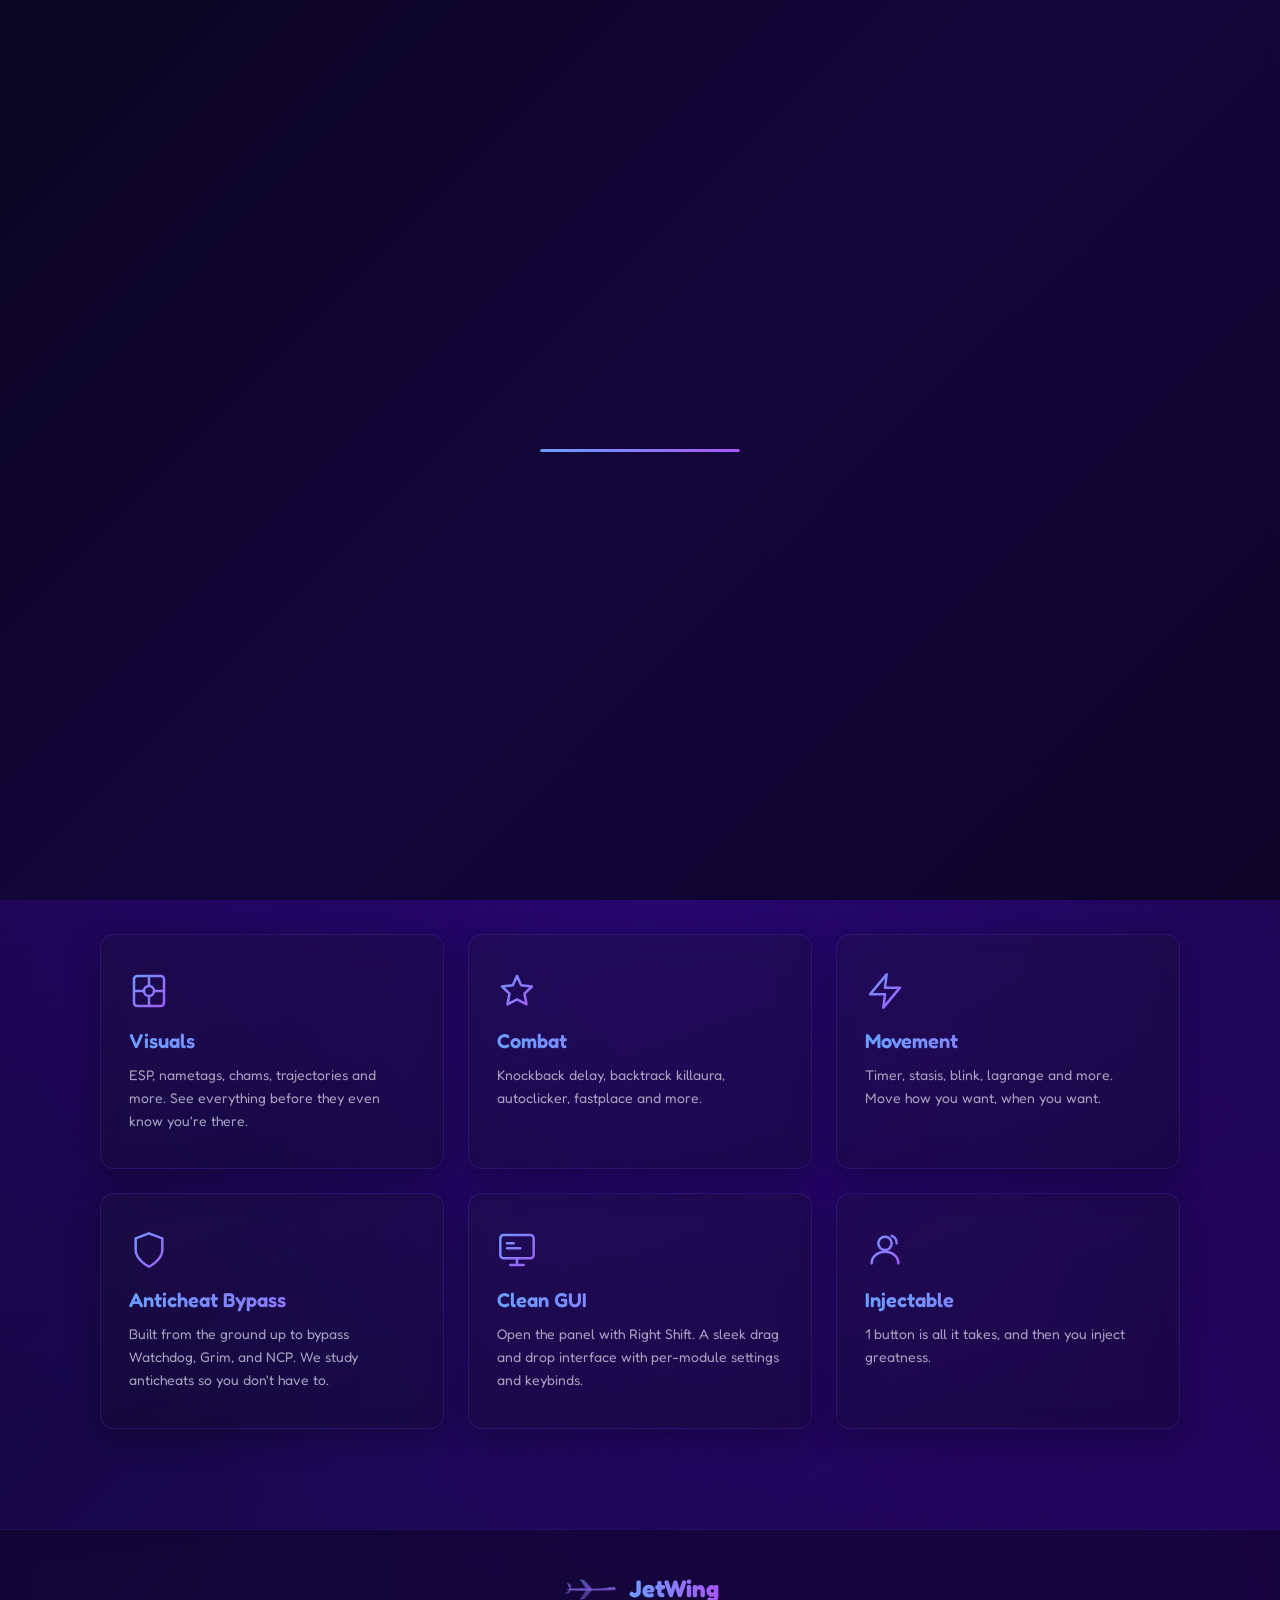
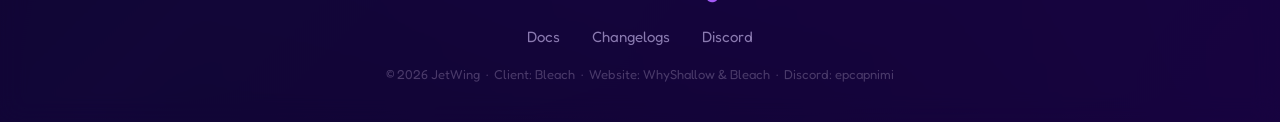
==== index.html @ e5f2283a "fix feature card text and footer year" ====
<!DOCTYPE html>
<html lang="en">
<head>
  <meta charset="UTF-8">
  <meta name="viewport" content="width=device-width, initial-scale=1.0">
  <title>JetWing</title>
  <link rel="stylesheet" href="style.css">
</head>
<body>

<div id="loader">
  <div class="loader-content">
    <div class="loader-bar"><div class="loader-fill"></div></div>
  </div>
</div>

<canvas id="snow"></canvas>
<div id="orb"></div>

<nav>
  <button onclick="window.location.href='docs.html'">Docs</button>
  <button onclick="window.location.href='changelogs.html'">Changelogs</button>
  <button onclick="window.open('https://discord.gg/JbGbVn3HMT', '_blank')">Discord</button>
  <button id="snowToggle" onclick="toggleSnow()">White Snow</button>
</nav>

<!-- HERO -->
<div class="layout">
  <div class="card-wrap">
    <div class="card">
      <div class="logo-wrap">
        <svg class="jet-logo" viewBox="0 0 120 80" xmlns="http://www.w3.org/2000/svg">
          <defs>
            <linearGradient id="jetGrad" x1="0%" y1="0%" x2="100%" y2="100%">
              <stop offset="0%" style="stop-color:#6a9fff"/>
              <stop offset="100%" style="stop-color:#a855f7"/>
            </linearGradient>
            <filter id="glow">
              <feGaussianBlur stdDeviation="2" result="coloredBlur"/>
              <feMerge><feMergeNode in="coloredBlur"/><feMergeNode in="SourceGraphic"/></feMerge>
            </filter>
          </defs>
          <path d="M10 42 Q30 38 70 40 Q90 40 112 36 Q100 42 112 44 Q90 44 70 44 Q30 46 10 42 Z" fill="url(#jetGrad)" filter="url(#glow)"/>
          <path d="M100 40 L115 36 L118 40 L115 44 Z" fill="url(#jetGrad)" filter="url(#glow)"/>
          <path d="M55 42 L40 20 L50 22 L68 42 Z" fill="url(#jetGrad)" opacity="0.9" filter="url(#glow)"/>
          <path d="M55 42 L40 64 L50 62 L68 42 Z" fill="url(#jetGrad)" opacity="0.75" filter="url(#glow)"/>
          <path d="M18 40 L12 26 L22 32 L22 42 Z" fill="url(#jetGrad)" opacity="0.85" filter="url(#glow)"/>
          <path d="M18 42 L8 52 L18 50 L24 42 Z" fill="url(#jetGrad)" opacity="0.7" filter="url(#glow)"/>
          <ellipse cx="14" cy="42" rx="5" ry="3.5" fill="url(#jetGrad)" opacity="0.5"/>
          <ellipse cx="14" cy="42" rx="3" ry="2" fill="#c084fc" opacity="0.8" filter="url(#glow)"/>
          <ellipse cx="88" cy="39" rx="9" ry="4" fill="rgba(100,160,255,0.35)" stroke="url(#jetGrad)" stroke-width="0.8"/>
        </svg>
      </div>
      <h1>JetWing Client</h1>
      <p>
        JetWing is a Minecraft client developed by Bleach and a team of talented developers.
        It features powerful modules like ESP, FastPlace, and advanced anticheat bypass capabilities.
        JetWing is injectable into Lunar Client and vanilla Minecraft, built by passionate teenagers
        who managed to bypass million dollar anticheats. Hypixel's anticheat? Not a problem.
        Join our Discord to purchase, or scroll down below.
      </p>
      <p class="scroll">Scroll down to purchase ↓</p>
    </div>
  </div>

  <div class="terminal-wrap">
    <div class="terminal">
      <div class="dots">
        <span class="dot red"></span>
        <span class="dot yellow"></span>
        <span class="dot green"></span>
      </div>
      <div id="termLines"></div>
    </div>
  </div>
</div>

<!-- FEATURES -->
<section class="features-section">
  <h2 class="features-title">What's Inside</h2>
  <p class="features-sub">129 modules. Every category covered.</p>
  <div class="features-grid">

    <div class="feature-card">
      <div class="feature-icon">
        <svg viewBox="0 0 24 24" fill="none" xmlns="http://www.w3.org/2000/svg">
          <rect x="3" y="3" width="18" height="18" rx="2" stroke="url(#fg1)" stroke-width="1.5"/>
          <circle cx="12" cy="12" r="3" stroke="url(#fg1)" stroke-width="1.5"/>
          <line x1="3" y1="12" x2="9" y2="12" stroke="url(#fg1)" stroke-width="1.5"/>
          <line x1="15" y1="12" x2="21" y2="12" stroke="url(#fg1)" stroke-width="1.5"/>
          <line x1="12" y1="3" x2="12" y2="9" stroke="url(#fg1)" stroke-width="1.5"/>
          <line x1="12" y1="15" x2="12" y2="21" stroke="url(#fg1)" stroke-width="1.5"/>
          <defs>
            <linearGradient id="fg1" x1="0" y1="0" x2="24" y2="24" gradientUnits="userSpaceOnUse">
              <stop stop-color="#6a9fff"/><stop offset="1" stop-color="#a855f7"/>
            </linearGradient>
          </defs>
        </svg>
      </div>
      <h3>Visuals</h3>
      <p>ESP, nametags, chams, trajectories and more. See everything before they even know you're there.</p>
    </div>

    <div class="feature-card">
      <div class="feature-icon">
        <svg viewBox="0 0 24 24" fill="none" xmlns="http://www.w3.org/2000/svg">
          <path d="M12 3L14.5 8.5L21 9.3L16.5 13.6L17.7 20L12 17L6.3 20L7.5 13.6L3 9.3L9.5 8.5L12 3Z" stroke="url(#fg2)" stroke-width="1.5" stroke-linejoin="round"/>
          <defs>
            <linearGradient id="fg2" x1="0" y1="0" x2="24" y2="24" gradientUnits="userSpaceOnUse">
              <stop stop-color="#6a9fff"/><stop offset="1" stop-color="#a855f7"/>
            </linearGradient>
          </defs>
        </svg>
      </div>
      <h3>Combat</h3>
      <p>Knockback delay, backtrack killaura, autoclicker, fastplace and more.</p>
    </div>

    <div class="feature-card">
      <div class="feature-icon">
        <svg viewBox="0 0 24 24" fill="none" xmlns="http://www.w3.org/2000/svg">
          <path d="M13 2L3 14H12L11 22L21 10H12L13 2Z" stroke="url(#fg3)" stroke-width="1.5" stroke-linejoin="round"/>
          <defs>
            <linearGradient id="fg3" x1="0" y1="0" x2="24" y2="24" gradientUnits="userSpaceOnUse">
              <stop stop-color="#6a9fff"/><stop offset="1" stop-color="#a855f7"/>
            </linearGradient>
          </defs>
        </svg>
      </div>
      <h3>Movement</h3>
      <p>Timer, stasis, blink, lagrange and more. Move how you want, when you want.</p>
    </div>

    <div class="feature-card">
      <div class="feature-icon">
        <svg viewBox="0 0 24 24" fill="none" xmlns="http://www.w3.org/2000/svg">
          <path d="M12 22s8-4 8-10V5l-8-3-8 3v7c0 6 8 10 8 10z" stroke="url(#fg4)" stroke-width="1.5" stroke-linejoin="round"/>
          <defs>
            <linearGradient id="fg4" x1="0" y1="0" x2="24" y2="24" gradientUnits="userSpaceOnUse">
              <stop stop-color="#6a9fff"/><stop offset="1" stop-color="#a855f7"/>
            </linearGradient>
          </defs>
        </svg>
      </div>
      <h3>Anticheat Bypass</h3>
      <p>Built from the ground up to bypass Watchdog, Grim, and NCP. We study anticheats so you don't have to.</p>
    </div>

    <div class="feature-card">
      <div class="feature-icon">
        <svg viewBox="0 0 24 24" fill="none" xmlns="http://www.w3.org/2000/svg">
          <rect x="2" y="3" width="20" height="14" rx="2" stroke="url(#fg5)" stroke-width="1.5"/>
          <path d="M8 21H16M12 17V21" stroke="url(#fg5)" stroke-width="1.5" stroke-linecap="round"/>
          <path d="M6 8h4M6 11h8" stroke="url(#fg5)" stroke-width="1.5" stroke-linecap="round"/>
          <defs>
            <linearGradient id="fg5" x1="0" y1="0" x2="24" y2="24" gradientUnits="userSpaceOnUse">
              <stop stop-color="#6a9fff"/><stop offset="1" stop-color="#a855f7"/>
            </linearGradient>
          </defs>
        </svg>
      </div>
      <h3>Clean GUI</h3>
      <p>Open the panel with Right Shift. A sleek drag and drop interface with per-module settings and keybinds.</p>
    </div>

    <div class="feature-card">
      <div class="feature-icon">
        <svg viewBox="0 0 24 24" fill="none" xmlns="http://www.w3.org/2000/svg">
          <circle cx="12" cy="8" r="4" stroke="url(#fg6)" stroke-width="1.5"/>
          <path d="M4 20c0-4 3.6-7 8-7s8 3 8 7" stroke="url(#fg6)" stroke-width="1.5" stroke-linecap="round"/>
          <path d="M16 3.5c1.5.5 3 2 3 4.5" stroke="url(#fg6)" stroke-width="1.5" stroke-linecap="round"/>
          <defs>
            <linearGradient id="fg6" x1="0" y1="0" x2="24" y2="24" gradientUnits="userSpaceOnUse">
              <stop stop-color="#6a9fff"/><stop offset="1" stop-color="#a855f7"/>
            </linearGradient>
          </defs>
        </svg>
      </div>
      <h3>Injectable</h3>
      <p>1 button is all it takes, and then you inject greatness.</p>
    </div>

  </div>
</section>

<!-- FOOTER -->
<footer class="site-footer">
  <div class="footer-inner">
    <div class="footer-logo">
      <svg class="footer-jet" viewBox="0 0 120 80" xmlns="http://www.w3.org/2000/svg">
        <defs>
          <linearGradient id="footerGrad" x1="0%" y1="0%" x2="100%" y2="100%">
            <stop offset="0%" style="stop-color:#6a9fff"/>
            <stop offset="100%" style="stop-color:#a855f7"/>
          </linearGradient>
        </defs>
        <path d="M10 42 Q30 38 70 40 Q90 40 112 36 Q100 42 112 44 Q90 44 70 44 Q30 46 10 42 Z" fill="url(#footerGrad)" opacity="0.8"/>
        <path d="M100 40 L115 36 L118 40 L115 44 Z" fill="url(#footerGrad)" opacity="0.8"/>
        <path d="M55 42 L40 20 L50 22 L68 42 Z" fill="url(#footerGrad)" opacity="0.7"/>
        <path d="M55 42 L40 64 L50 62 L68 42 Z" fill="url(#footerGrad)" opacity="0.55"/>
        <path d="M18 40 L12 26 L22 32 L22 42 Z" fill="url(#footerGrad)" opacity="0.65"/>
        <path d="M18 42 L8 52 L18 50 L24 42 Z" fill="url(#footerGrad)" opacity="0.5"/>
      </svg>
      <span class="footer-brand">JetWing</span>
    </div>
    <div class="footer-links">
      <a href="docs.html">Docs</a>
      <a href="changelogs.html">Changelogs</a>
      <a href="https://discord.gg/JbGbVn3HMT" target="_blank">Discord</a>
    </div>
    <p class="footer-copy">© 2026 JetWing &nbsp;·&nbsp; Client: Bleach &nbsp;·&nbsp; Website: WhyShallow &amp; Bleach &nbsp;·&nbsp; Discord: epcapnimi</p>
  </div>
</footer>

<div class="credits">
  <span class="credit-bleach">Bleach</span>,
  <span class="credit-epc">epcapnimi</span>
  &amp; <span class="credit-why">WhyShallow</span>
</div>

<script src="snow.js"></script>
<script src="terminal.js"></script>
</body>
</html>
---- style.css ----
@import url('https://fonts.googleapis.com/css2?family=Fredoka:wght@300;400;500;600;700&display=swap');

* { margin: 0; padding: 0; box-sizing: border-box; }

body {
  min-height: 100vh;
  background: 
    radial-gradient(ellipse at top left, rgba(100, 0, 255, 0.4) 0%, transparent 60%),
    radial-gradient(ellipse at bottom right, rgba(80, 0, 200, 0.35) 0%, transparent 60%),
    radial-gradient(ellipse at center, rgba(60, 0, 180, 0.2) 0%, transparent 70%),
    linear-gradient(135deg, #0a0520 0%, #12063a 30%, #1a0850 60%, #0d0428 100%);
  display: flex;
  flex-direction: column;
  align-items: center;
  font-family: 'Fredoka', sans-serif;
  overflow-x: hidden;
}

/* LOADER */
#loader {
  position: fixed;
  top: 0; left: 0;
  width: 100%; height: 100%;
  background: linear-gradient(135deg, #0a0520, #12063a, #0d0428);
  display: flex;
  align-items: center;
  justify-content: center;
  z-index: 9999;
  transition: opacity 0.8s ease, visibility 0.8s ease;
}

#loader.hidden {
  opacity: 0;
  visibility: hidden;
}

.loader-content { text-align: center; }

.loader-title {
  font-family: 'Fredoka', sans-serif;
  font-size: 52px;
  font-weight: 700;
  background: linear-gradient(90deg, #6a9fff, #a855f7);
  -webkit-background-clip: text;
  -webkit-text-fill-color: transparent;
  background-clip: text;
  margin-bottom: 24px;
  animation: pulse 1.5s ease-in-out infinite;
}

.loader-bar {
  width: 200px;
  height: 3px;
  background: rgba(120, 80, 255, 0.2);
  border-radius: 3px;
  margin: 0 auto;
  overflow: hidden;
}

.loader-fill {
  height: 100%;
  width: 0%;
  background: linear-gradient(90deg, #6a9fff, #a855f7);
  border-radius: 3px;
  animation: fill 1.8s ease forwards;
}

@keyframes fill {
  0%   { width: 0%; }
  100% { width: 100%; }
}

@keyframes pulse {
  0%, 100% { opacity: 1; }
  50%       { opacity: 0.6; }
}

/* CANVAS / ORB */
#snow {
  position: fixed;
  top: 0; left: 0;
  width: 100%; height: 100%;
  pointer-events: none;
  z-index: 0;
}

#orb {
  position: fixed;
  width: 300px;
  height: 300px;
  border-radius: 50%;
  background: radial-gradient(circle, rgba(120, 0, 255, 0.15) 0%, transparent 70%);
  pointer-events: none;
  z-index: 1;
  transform: translate(-50%, -50%);
  filter: blur(20px);
}

/* NAV */
nav {
  position: fixed;
  top: 20px; right: 20px;
  display: flex;
  gap: 10px;
  z-index: 10;
}

nav button {
  background: linear-gradient(135deg, #4a00e0, #8e2de2);
  color: white;
  border: none;
  padding: 8px 18px;
  border-radius: 6px;
  cursor: pointer;
  font-size: 14px;
  font-family: 'Fredoka', sans-serif;
  transition: opacity 0.2s, transform 0.2s, box-shadow 0.2s;
}

nav button:hover {
  opacity: 0.9;
  transform: translateY(-2px);
  box-shadow: 0 4px 20px rgba(138, 43, 226, 0.5);
}

/* HERO */
.layout {
  position: relative;
  z-index: 5;
  display: flex;
  gap: 40px;
  align-items: center;
  justify-content: center;
  padding: 120px 20px 80px;
  width: 100%;
}

/* LOGO */
.logo-wrap {
  display: flex;
  justify-content: center;
  margin-bottom: 16px;
}

.jet-logo {
  width: 110px;
  height: auto;
  filter: drop-shadow(0 0 10px rgba(106, 159, 255, 0.6)) drop-shadow(0 0 24px rgba(168, 85, 247, 0.4));
  animation: jetFloat 4s ease-in-out infinite;
}

@keyframes jetFloat {
  0%, 100% { transform: translateY(0px) rotate(-2deg); }
  50%       { transform: translateY(-6px) rotate(2deg); }
}

/* CARD */
.card-wrap { perspective: 900px; }

.card {
  background: linear-gradient(160deg, rgba(25, 22, 45, 0.25), rgba(12, 10, 28, 0.30));
  border: 1px solid rgba(120, 80, 255, 0.25);
  border-radius: 14px;
  padding: 48px 52px;
  max-width: 520px;
  text-align: center;
  backdrop-filter: blur(16px);
  -webkit-backdrop-filter: blur(16px);
  transform: rotateY(15deg) rotateX(4deg) rotate(1deg);
  box-shadow:
    0 0 40px rgba(138, 43, 226, 0.3),
    0 0 80px rgba(100, 0, 200, 0.15),
    0 30px 80px rgba(0, 0, 0, 0.7);
  transition: box-shadow 0.3s, border-color 0.3s;
}

.card:hover {
  box-shadow:
    0 0 60px rgba(138, 43, 226, 0.5),
    0 0 100px rgba(100, 0, 200, 0.25),
    0 30px 80px rgba(0, 0, 0, 0.7);
  border-color: rgba(150, 100, 255, 0.5);
}

.card h1 {
  font-size: 34px;
  font-weight: 600;
  font-family: 'Fredoka', sans-serif;
  background: linear-gradient(90deg, #6a9fff, #a855f7);
  -webkit-background-clip: text;
  -webkit-text-fill-color: transparent;
  background-clip: text;
  margin-bottom: 20px;
}

.card p {
  color: #c4b8e0;
  font-size: 16px;
  line-height: 1.7;
  font-family: 'Fredoka', sans-serif;
}

.scroll {
  margin-top: 24px;
  font-size: 14px;
  color: #7a6a9a;
  font-family: 'Fredoka', sans-serif;
}

/* TERMINAL */
.terminal-wrap { perspective: 900px; }

.terminal {
  background: linear-gradient(160deg, rgba(25, 22, 45, 0.25), rgba(12, 10, 28, 0.30));
  border-radius: 12px;
  padding: 48px 52px;
  min-width: 520px;
  max-width: 520px;
  font-family: 'Courier New', monospace;
  font-size: 15px;
  position: relative;
  transform: rotateY(-15deg) rotateX(4deg) rotate(-1deg);
  box-shadow:
    0 0 40px rgba(100, 0, 255, 0.35),
    0 0 80px rgba(80, 0, 200, 0.2),
    0 30px 80px rgba(0, 0, 0, 0.7);
  backdrop-filter: blur(16px);
  -webkit-backdrop-filter: blur(16px);
  transition: box-shadow 0.3s;
}

.terminal:hover {
  box-shadow:
    0 0 60px rgba(100, 0, 255, 0.55),
    0 0 100px rgba(80, 0, 200, 0.3),
    0 30px 80px rgba(0, 0, 0, 0.7);
}

.terminal::before {
  content: '';
  position: absolute;
  inset: -1px;
  border-radius: 14px;
  background: linear-gradient(135deg, rgba(30, 58, 255, 0.4), rgba(106, 0, 255, 0.4), rgba(155, 48, 255, 0.4));
  z-index: -1;
}

.dots { display: flex; gap: 7px; margin-bottom: 18px; }
.dot { width: 13px; height: 13px; border-radius: 50%; }
.dot.red    { background: #ff5f57; }
.dot.yellow { background: #febc2e; }
.dot.green  { background: #28c840; }

.term-line {
  color: #e8e8ff;
  margin-bottom: 6px;
  white-space: pre;
  font-size: 15px;
  letter-spacing: 0.3px;
}

.term-line .success { color: #60a5fa; font-weight: bold; }
.term-line .warn    { color: #facc15; font-weight: bold; }
.term-line .error   { color: #f87171; font-weight: bold; }

.cursor {
  display: inline-block;
  width: 9px; height: 15px;
  background: #e8e8ff;
  vertical-align: middle;
  animation: blink 1s step-end infinite;
  margin-left: 2px;
}

@keyframes blink { 50% { opacity: 0; } }

/* FEATURES SECTION */
.features-section {
  position: relative;
  z-index: 5;
  width: 100%;
  max-width: 1160px;
  padding: 80px 40px 100px;
  text-align: center;
}

.features-title {
  font-size: 42px;
  font-weight: 700;
  font-family: 'Fredoka', sans-serif;
  background: linear-gradient(90deg, #6a9fff, #a855f7);
  -webkit-background-clip: text;
  -webkit-text-fill-color: transparent;
  background-clip: text;
  margin-bottom: 10px;
}

.features-sub {
  font-size: 16px;
  color: #7a6a9a;
  font-family: 'Fredoka', sans-serif;
  margin-bottom: 56px;
}

.features-grid {
  display: grid;
  grid-template-columns: repeat(3, 1fr);
  gap: 24px;
}

.feature-card {
  background: linear-gradient(160deg, rgba(25, 22, 45, 0.28), rgba(12, 10, 28, 0.32));
  border: 1px solid rgba(120, 80, 255, 0.18);
  border-radius: 14px;
  padding: 36px 28px;
  text-align: left;
  backdrop-filter: blur(14px);
  -webkit-backdrop-filter: blur(14px);
  transition: border-color 0.3s, box-shadow 0.3s, transform 0.3s;
  box-shadow: 0 8px 32px rgba(0, 0, 0, 0.3);
}

.feature-card:hover {
  border-color: rgba(150, 100, 255, 0.45);
  box-shadow:
    0 0 30px rgba(138, 43, 226, 0.25),
    0 12px 40px rgba(0, 0, 0, 0.4);
  transform: translateY(-4px);
}

.feature-icon {
  width: 40px;
  height: 40px;
  margin-bottom: 18px;
}

.feature-icon svg {
  width: 100%;
  height: 100%;
}

.feature-card h3 {
  font-size: 20px;
  font-weight: 600;
  font-family: 'Fredoka', sans-serif;
  background: linear-gradient(90deg, #6a9fff, #a855f7);
  -webkit-background-clip: text;
  -webkit-text-fill-color: transparent;
  background-clip: text;
  margin-bottom: 10px;
}

.feature-card p {
  font-size: 14px;
  color: #a89ec0;
  line-height: 1.65;
  font-family: 'Fredoka', sans-serif;
}

/* FOOTER */
.site-footer {
  position: relative;
  z-index: 5;
  width: 100%;
  border-top: 1px solid rgba(120, 80, 255, 0.15);
  background: rgba(10, 5, 32, 0.5);
  backdrop-filter: blur(12px);
  -webkit-backdrop-filter: blur(12px);
  padding: 40px 60px;
}

.footer-inner {
  max-width: 1160px;
  margin: 0 auto;
  display: flex;
  flex-direction: column;
  align-items: center;
  gap: 20px;
}

.footer-logo {
  display: flex;
  align-items: center;
  gap: 12px;
}

.footer-jet {
  width: 56px;
  height: auto;
  opacity: 0.85;
}

.footer-brand {
  font-size: 24px;
  font-weight: 700;
  font-family: 'Fredoka', sans-serif;
  background: linear-gradient(90deg, #6a9fff, #a855f7);
  -webkit-background-clip: text;
  -webkit-text-fill-color: transparent;
  background-clip: text;
}

.footer-links {
  display: flex;
  gap: 32px;
}

.footer-links a {
  color: #8a7ab0;
  text-decoration: none;
  font-family: 'Fredoka', sans-serif;
  font-size: 15px;
  transition: color 0.2s;
}

.footer-links a:hover {
  color: #a855f7;
}

.footer-copy {
  font-size: 13px;
  color: #4a3a6a;
  font-family: 'Fredoka', sans-serif;
}

/* CREDITS */
.credits {
  position: fixed;
  bottom: 20px;
  left: 20px;
  z-index: 10;
  background: rgba(12, 10, 28, 0.75);
  border: 1px solid rgba(120, 80, 255, 0.2);
  border-radius: 8px;
  padding: 8px 20px;
  font-family: 'Fredoka', sans-serif;
  font-size: 15px;
  color: #9b87c8;
  backdrop-filter: blur(10px);
}

.credit-bleach {
  background: linear-gradient(90deg, #6a9fff, #38bdf8);
  -webkit-background-clip: text;
  -webkit-text-fill-color: transparent;
  background-clip: text;
  font-weight: 600;
}

.credit-epc {
  background: linear-gradient(90deg, #a855f7, #7c3aed);
  -webkit-background-clip: text;
  -webkit-text-fill-color: transparent;
  background-clip: text;
  font-weight: 600;
}

.credit-why {
  background: linear-gradient(90deg, #4ade80, #22c55e);
  -webkit-background-clip: text;
  -webkit-text-fill-color: transparent;
  background-clip: text;
  font-weight: 600;
}

/* RESPONSIVE */
@media (max-width: 1000px) {
  .features-grid { grid-template-columns: repeat(2, 1fr); }
}

@media (max-width: 900px) {
  .layout { flex-direction: column; padding-top: 100px; }
  .card { transform: rotateY(8deg) rotateX(4deg) rotate(1deg); }
  .terminal { transform: rotateY(-8deg) rotateX(4deg) rotate(-1deg); min-width: unset; }
}

@media (max-width: 600px) {
  .features-grid { grid-template-columns: 1fr; }
  .features-section { padding: 60px 20px 80px; }
  .site-footer { padding: 32px 20px; }
}
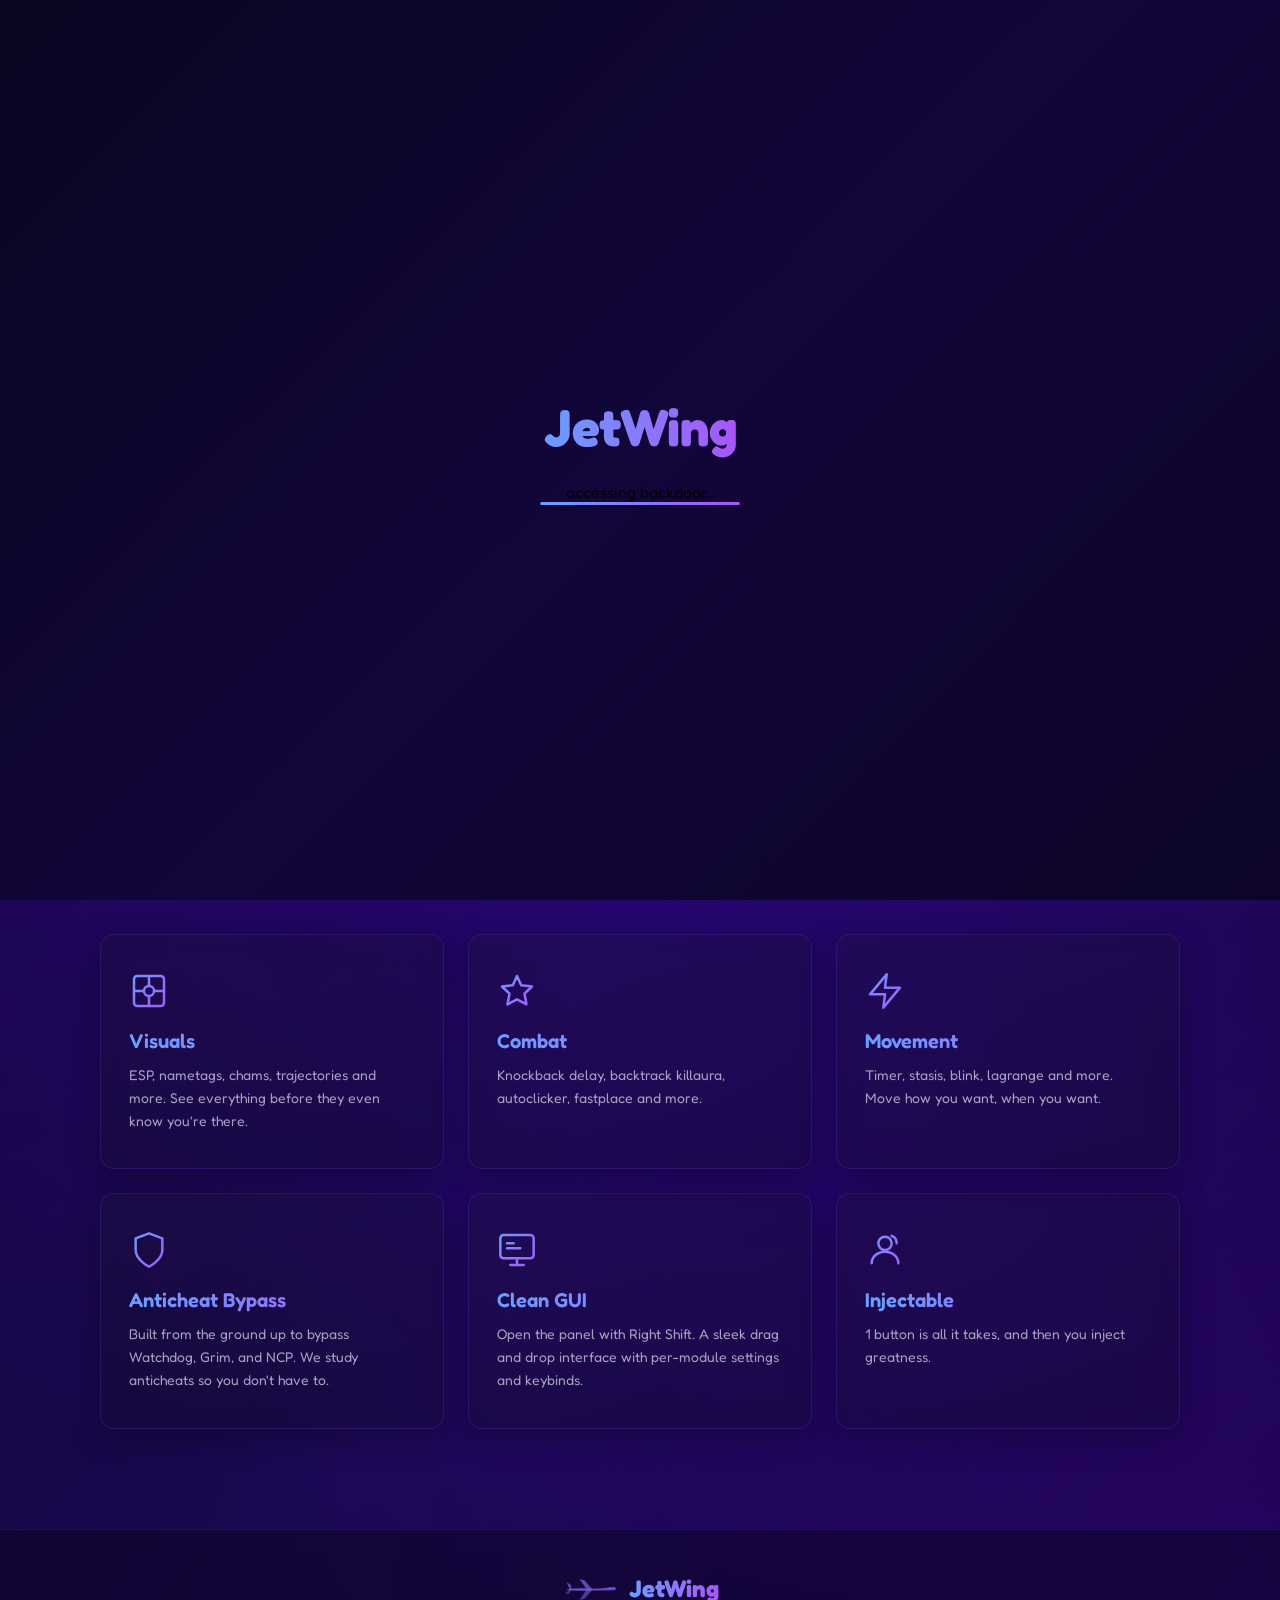
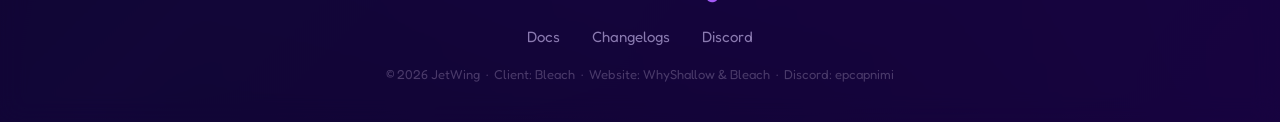
==== commit b5f1e275: "Update index.html" ====
--- a/index.html
+++ b/index.html
@@ -10,6 +10,8 @@
 
 <div id="loader">
   <div class="loader-content">
+    <div class="loader-title">JetWing</div>
+    <div class="loader-sub">accessing backdoor...</div>
     <div class="loader-bar"><div class="loader-fill"></div></div>
   </div>
 </div>
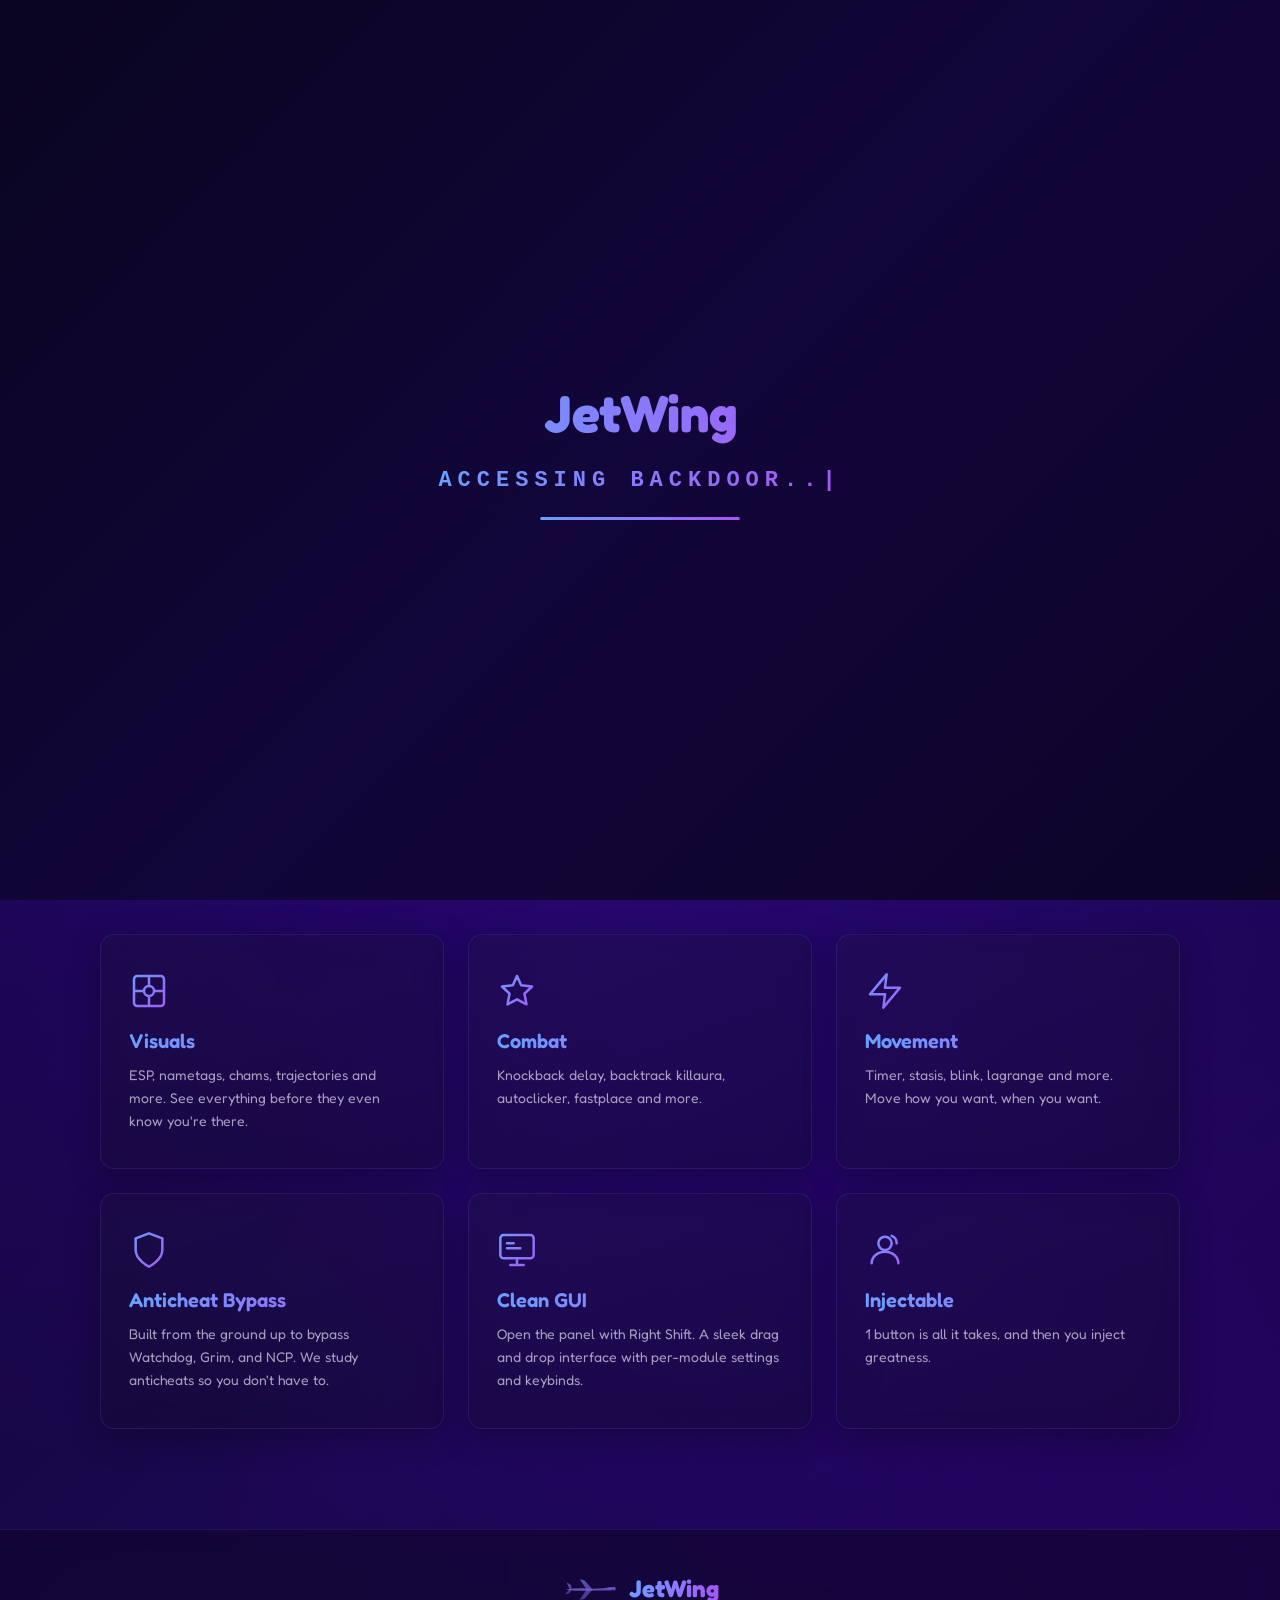
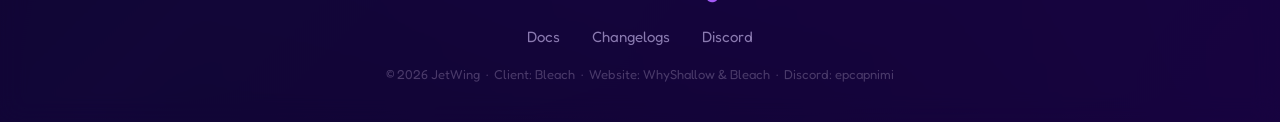
==== commit b0613d7e: "flying jet click animation + sounds" ====
--- a/index.html
+++ b/index.html
@@ -11,13 +11,38 @@
 <div id="loader">
   <div class="loader-content">
     <div class="loader-title">JetWing</div>
-    <div class="loader-sub">accessing backdoor...</div>
+    <div class="loader-sub"><span id="backdoorText"></span><span class="loader-cursor">|</span></div>
     <div class="loader-bar"><div class="loader-fill"></div></div>
   </div>
 </div>
 
 <canvas id="snow"></canvas>
 <div id="orb"></div>
+
+<!-- FLYING JET OVERLAY -->
+<svg id="flyingJet" viewBox="0 0 120 80" xmlns="http://www.w3.org/2000/svg"
+  style="position:fixed;width:110px;height:auto;pointer-events:none;z-index:9998;display:none;
+         filter:drop-shadow(0 0 10px rgba(106,159,255,0.8)) drop-shadow(0 0 24px rgba(168,85,247,0.6));">
+  <defs>
+    <linearGradient id="flyGrad" x1="0%" y1="0%" x2="100%" y2="100%">
+      <stop offset="0%" style="stop-color:#6a9fff"/>
+      <stop offset="100%" style="stop-color:#a855f7"/>
+    </linearGradient>
+    <filter id="flyGlow">
+      <feGaussianBlur stdDeviation="2" result="coloredBlur"/>
+      <feMerge><feMergeNode in="coloredBlur"/><feMergeNode in="SourceGraphic"/></feMerge>
+    </filter>
+  </defs>
+  <path d="M10 42 Q30 38 70 40 Q90 40 112 36 Q100 42 112 44 Q90 44 70 44 Q30 46 10 42 Z" fill="url(#flyGrad)" filter="url(#flyGlow)"/>
+  <path d="M100 40 L115 36 L118 40 L115 44 Z" fill="url(#flyGrad)" filter="url(#flyGlow)"/>
+  <path d="M55 42 L40 20 L50 22 L68 42 Z" fill="url(#flyGrad)" opacity="0.9" filter="url(#flyGlow)"/>
+  <path d="M55 42 L40 64 L50 62 L68 42 Z" fill="url(#flyGrad)" opacity="0.75" filter="url(#flyGlow)"/>
+  <path d="M18 40 L12 26 L22 32 L22 42 Z" fill="url(#flyGrad)" opacity="0.85" filter="url(#flyGlow)"/>
+  <path d="M18 42 L8 52 L18 50 L24 42 Z" fill="url(#flyGrad)" opacity="0.7" filter="url(#flyGlow)"/>
+  <ellipse cx="14" cy="42" rx="5" ry="3.5" fill="url(#flyGrad)" opacity="0.5"/>
+  <ellipse cx="14" cy="42" rx="3" ry="2" fill="#c084fc" opacity="0.8" filter="url(#flyGlow)"/>
+  <ellipse cx="88" cy="39" rx="9" ry="4" fill="rgba(100,160,255,0.35)" stroke="url(#flyGrad)" stroke-width="0.8"/>
+</svg>
 
 <nav>
   <button onclick="window.location.href='docs.html'">Docs</button>
@@ -31,7 +56,8 @@
   <div class="card-wrap">
     <div class="card">
       <div class="logo-wrap">
-        <svg class="jet-logo" viewBox="0 0 120 80" xmlns="http://www.w3.org/2000/svg">
+        <svg id="cardJet" class="jet-logo" viewBox="0 0 120 80" xmlns="http://www.w3.org/2000/svg"
+             style="cursor:pointer;" title="Click me!">
           <defs>
             <linearGradient id="jetGrad" x1="0%" y1="0%" x2="100%" y2="100%">
               <stop offset="0%" style="stop-color:#6a9fff"/>
@@ -220,7 +246,103 @@
   &amp; <span class="credit-why">WhyShallow</span>
 </div>
 
+<script src="sounds.js"></script>
 <script src="snow.js"></script>
 <script src="terminal.js"></script>
+<script>
+  // ── Typewriter loader ──
+  const bdText = "accessing backdoor...";
+  const bdEl = document.getElementById("backdoorText");
+  let bdI = 0;
+  function typeBackdoor() {
+    if (bdI < bdText.length) {
+      bdEl.textContent += bdText[bdI];
+      bdI++;
+      if (typeof playKey === "function") playKey();
+      setTimeout(typeBackdoor, 80);
+    }
+  }
+  typeBackdoor();
+
+  // ── Flying jet ──
+  const cardJet   = document.getElementById('cardJet');
+  const flyingJet = document.getElementById('flyingJet');
+  let flying = false;
+
+  cardJet.addEventListener('click', function () {
+    if (flying) return;
+    flying = true;
+
+    // Hide card jet, show overlay jet
+    cardJet.style.opacity = '0';
+    flyingJet.style.display = 'block';
+
+    // Start position: where the card jet is
+    const rect = cardJet.getBoundingClientRect();
+    let x = rect.left + rect.width / 2 - 55;
+    let y = rect.top + rect.height / 2 - 40;
+
+    flyingJet.style.left = x + 'px';
+    flyingJet.style.top  = y + 'px';
+
+    if (typeof playWhoosh === 'function') playWhoosh();
+
+    // Lap: fly right across screen, arc down and back, return
+    const W = window.innerWidth;
+    const H = window.innerHeight;
+    const startX = x;
+    const startY = y;
+
+    // Waypoints for the lap
+    const waypoints = [
+      { x: W + 60,        y: startY - 80,      duration: 900  },  // off right side going up
+      { x: W + 60,        y: H * 0.7,           duration: 500  },  // drop down off screen
+      { x: W * 0.5,       y: H * 0.85,          duration: 700  },  // swoop bottom center
+      { x: -120,          y: H * 0.6,           duration: 800  },  // off left side
+      { x: startX,        y: startY,            duration: 700  },  // return home
+    ];
+
+    let step = 0;
+
+    function flyTo(wp, cb) {
+      const startX2 = parseFloat(flyingJet.style.left);
+      const startY2 = parseFloat(flyingJet.style.top);
+      const dx = wp.x - startX2;
+      const dy = wp.y - startY2;
+
+      // Rotate jet to face direction of travel
+      const angle = Math.atan2(dy, dx) * (180 / Math.PI);
+      flyingJet.style.transform = `rotate(${angle}deg)`;
+
+      const start = performance.now();
+      function tick(now) {
+        const t = Math.min((now - start) / wp.duration, 1);
+        const ease = t < 0.5 ? 2 * t * t : -1 + (4 - 2 * t) * t;
+        flyingJet.style.left = (startX2 + dx * ease) + 'px';
+        flyingJet.style.top  = (startY2 + dy * ease) + 'px';
+        if (t < 1) requestAnimationFrame(tick);
+        else cb();
+      }
+      requestAnimationFrame(tick);
+    }
+
+    function nextStep() {
+      if (step >= waypoints.length) {
+        // Done — restore
+        flyingJet.style.display = 'none';
+        flyingJet.style.transform = '';
+        cardJet.style.opacity = '1';
+        flying = false;
+        return;
+      }
+      flyTo(waypoints[step], function () {
+        step++;
+        nextStep();
+      });
+    }
+
+    nextStep();
+  });
+</script>
 </body>
 </html>
--- a/style.css
+++ b/style.css
@@ -46,6 +46,26 @@
   background-clip: text;
   margin-bottom: 24px;
   animation: pulse 1.5s ease-in-out infinite;
+}
+
+.loader-sub {
+  font-family: 'Courier New', monospace;
+  font-size: 22px;
+  font-weight: 600;
+  letter-spacing: 6px;
+  text-transform: uppercase;
+  background: linear-gradient(90deg, #6a9fff, #a855f7, #6a9fff);
+  background-size: 200% auto;
+  -webkit-background-clip: text;
+  -webkit-text-fill-color: transparent;
+  background-clip: text;
+  margin-bottom: 24px;
+  animation: shimmer 2s linear infinite;
+}
+
+@keyframes shimmer {
+  0%   { background-position: 0% center; }
+  100% { background-position: 200% center; }
 }
 
 .loader-bar {
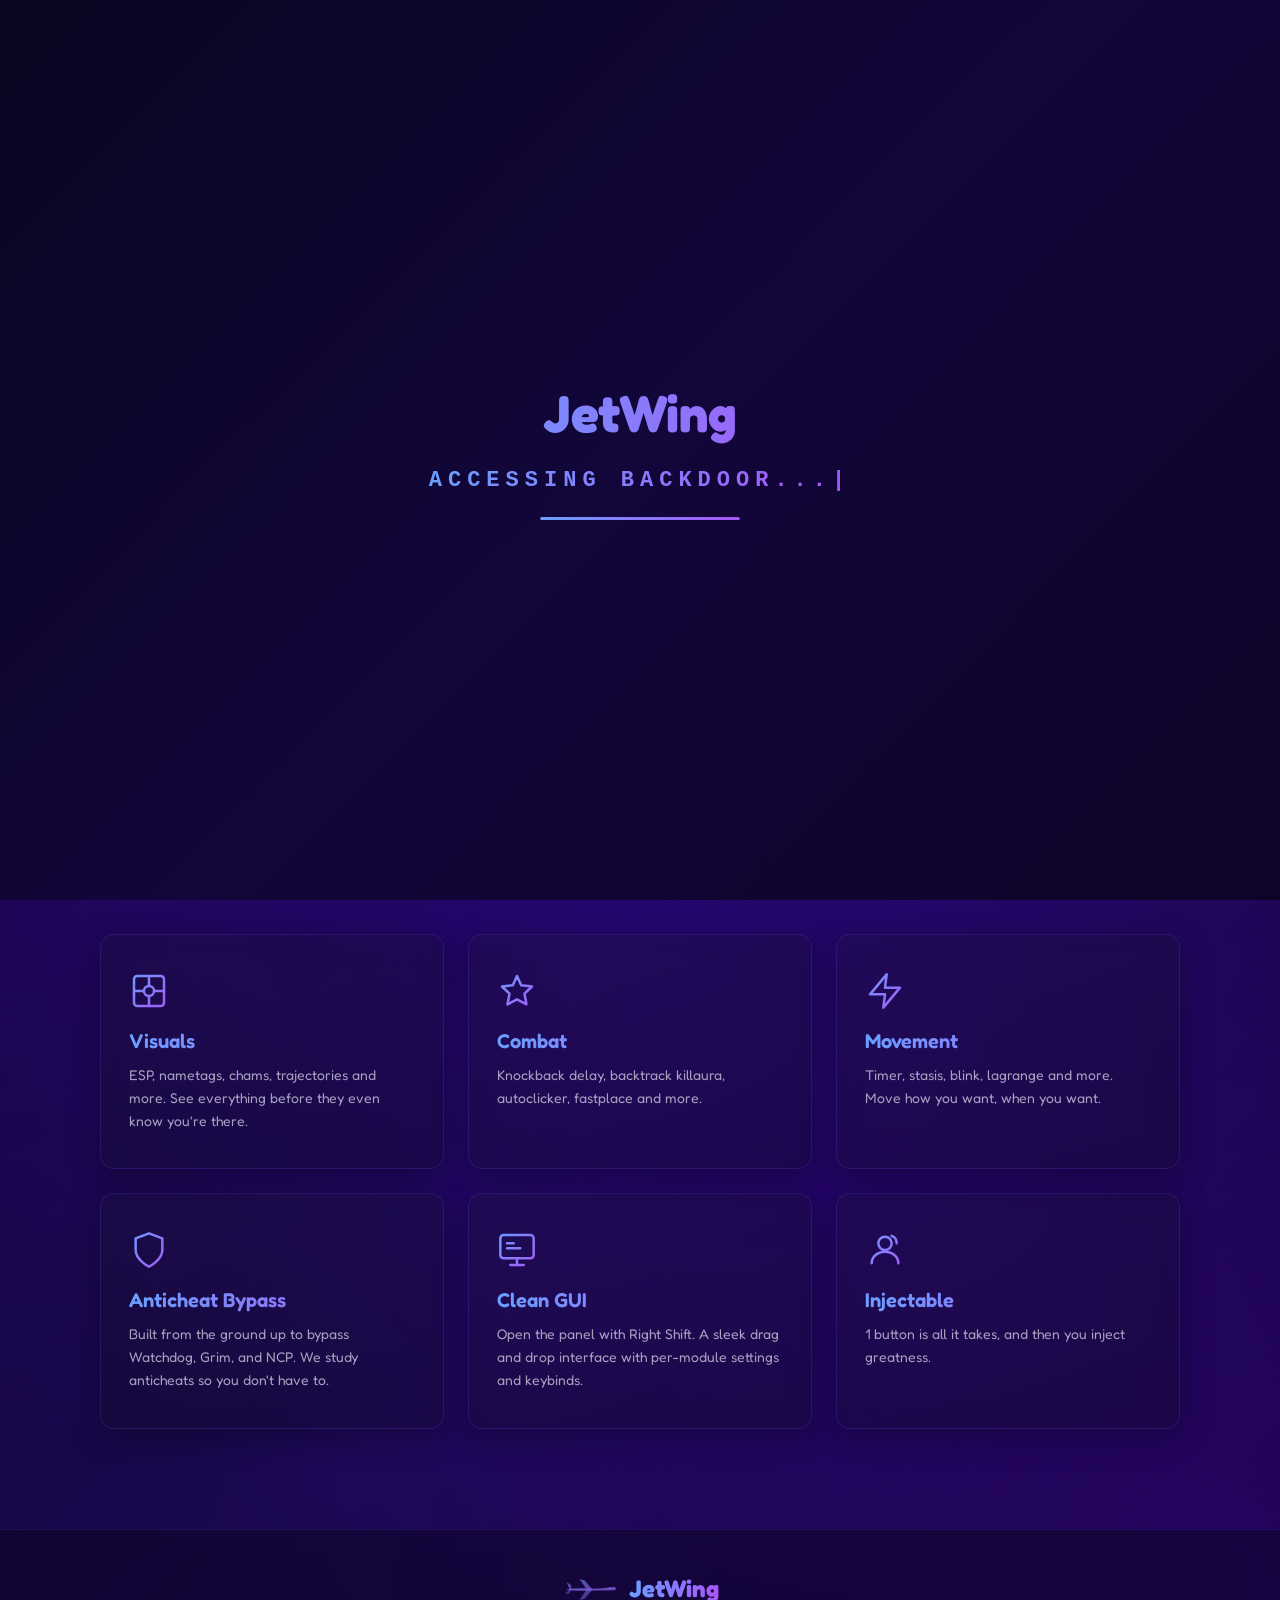
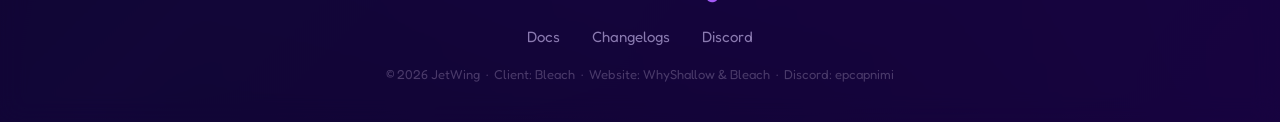
==== commit 524e8f95: "fix loader stuck + fix sounds not playing" ====
--- a/index.html
+++ b/index.html
@@ -250,6 +250,11 @@
 <script src="snow.js"></script>
 <script src="terminal.js"></script>
 <script>
+  // ── Hide loader after 2.5s regardless ──
+  setTimeout(function() {
+    document.getElementById('loader').classList.add('hidden');
+  }, 2500);
+
   // ── Typewriter loader ──
   const bdText = "accessing backdoor...";
   const bdEl = document.getElementById("backdoorText");
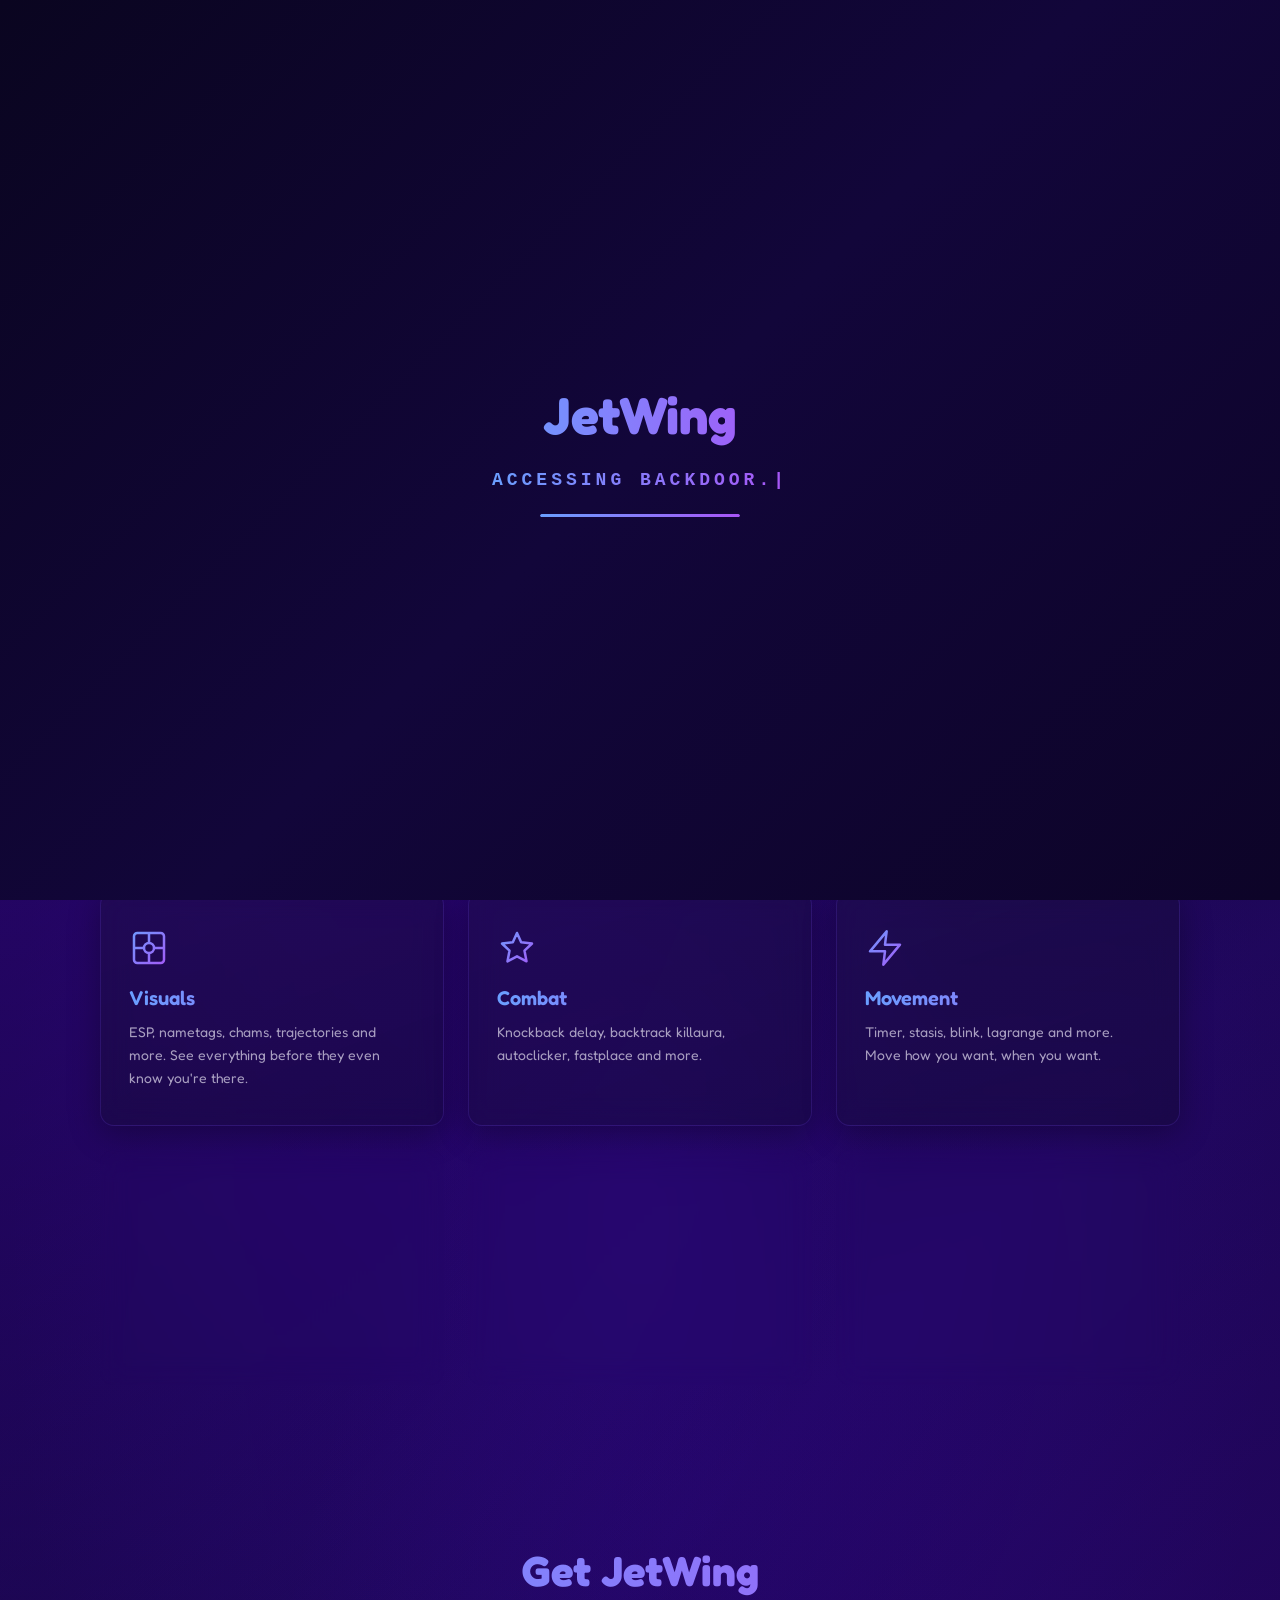
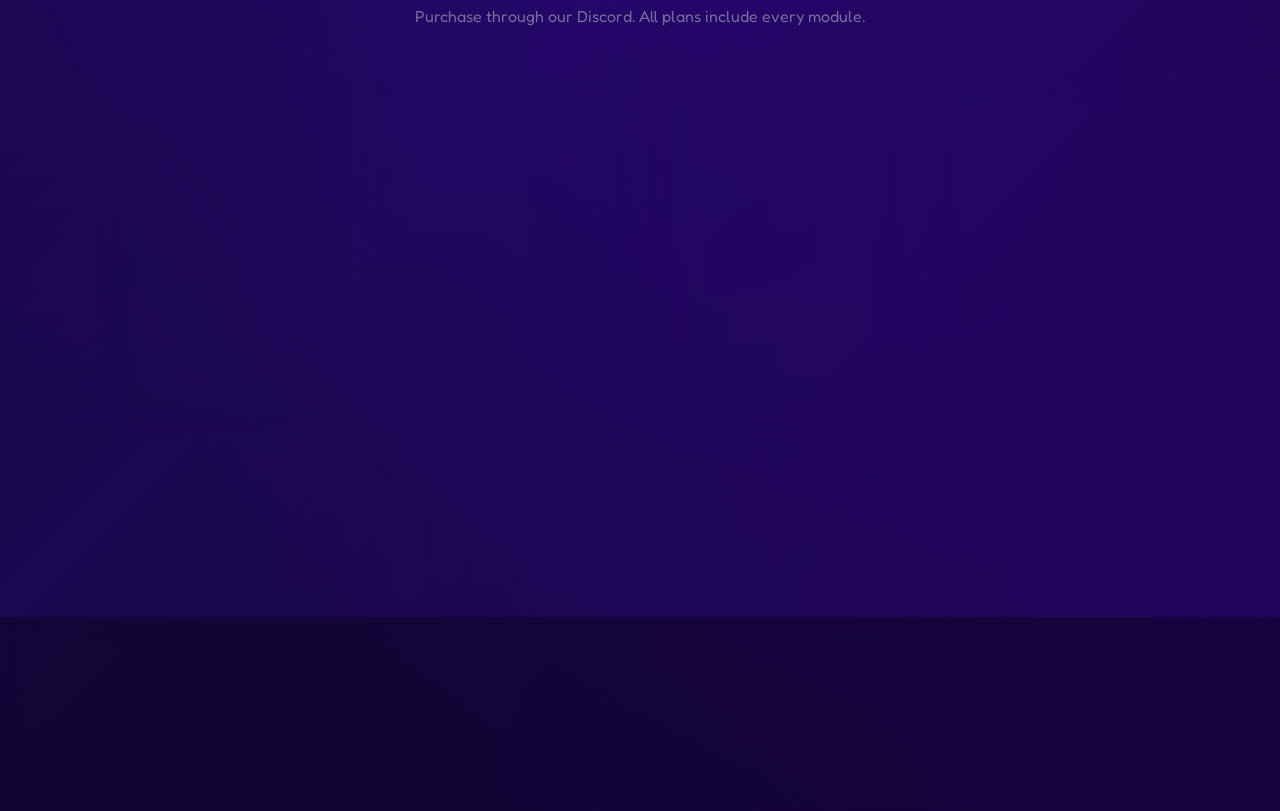
==== commit 028c5ac4: "pricing section, hamburger menu, scroll reveal animations" ====
--- a/index.html
+++ b/index.html
@@ -44,17 +44,23 @@
   <ellipse cx="88" cy="39" rx="9" ry="4" fill="rgba(100,160,255,0.35)" stroke="url(#flyGrad)" stroke-width="0.8"/>
 </svg>
 
+<!-- NAV -->
 <nav>
-  <button onclick="window.location.href='docs.html'">Docs</button>
-  <button onclick="window.location.href='changelogs.html'">Changelogs</button>
-  <button onclick="window.open('https://discord.gg/JbGbVn3HMT', '_blank')">Discord</button>
-  <button id="snowToggle" onclick="toggleSnow()">White Snow</button>
+  <div class="nav-links" id="navLinks">
+    <button onclick="window.location.href='docs.html'">Docs</button>
+    <button onclick="window.location.href='changelogs.html'">Changelogs</button>
+    <button onclick="window.open('https://discord.gg/JbGbVn3HMT', '_blank')">Discord</button>
+    <button id="snowToggle" onclick="toggleSnow()">White Snow</button>
+  </div>
+  <button class="hamburger" id="hamburger" onclick="toggleNav()" aria-label="Menu">
+    <span></span><span></span><span></span>
+  </button>
 </nav>
 
 <!-- HERO -->
 <div class="layout">
   <div class="card-wrap">
-    <div class="card">
+    <div class="card reveal">
       <div class="logo-wrap">
         <svg id="cardJet" class="jet-logo" viewBox="0 0 120 80" xmlns="http://www.w3.org/2000/svg"
              style="cursor:pointer;" title="Click me!">
@@ -91,7 +97,7 @@
     </div>
   </div>
 
-  <div class="terminal-wrap">
+  <div class="terminal-wrap reveal">
     <div class="terminal">
       <div class="dots">
         <span class="dot red"></span>
@@ -105,11 +111,10 @@
 
 <!-- FEATURES -->
 <section class="features-section">
-  <h2 class="features-title">What's Inside</h2>
-  <p class="features-sub">129 modules. Every category covered.</p>
+  <h2 class="features-title reveal">What's Inside</h2>
+  <p class="features-sub reveal">129 modules. Every category covered.</p>
   <div class="features-grid">
-
-    <div class="feature-card">
+    <div class="feature-card reveal">
       <div class="feature-icon">
         <svg viewBox="0 0 24 24" fill="none" xmlns="http://www.w3.org/2000/svg">
           <rect x="3" y="3" width="18" height="18" rx="2" stroke="url(#fg1)" stroke-width="1.5"/>
@@ -118,94 +123,128 @@
           <line x1="15" y1="12" x2="21" y2="12" stroke="url(#fg1)" stroke-width="1.5"/>
           <line x1="12" y1="3" x2="12" y2="9" stroke="url(#fg1)" stroke-width="1.5"/>
           <line x1="12" y1="15" x2="12" y2="21" stroke="url(#fg1)" stroke-width="1.5"/>
-          <defs>
-            <linearGradient id="fg1" x1="0" y1="0" x2="24" y2="24" gradientUnits="userSpaceOnUse">
-              <stop stop-color="#6a9fff"/><stop offset="1" stop-color="#a855f7"/>
-            </linearGradient>
-          </defs>
+          <defs><linearGradient id="fg1" x1="0" y1="0" x2="24" y2="24" gradientUnits="userSpaceOnUse"><stop stop-color="#6a9fff"/><stop offset="1" stop-color="#a855f7"/></linearGradient></defs>
         </svg>
       </div>
       <h3>Visuals</h3>
       <p>ESP, nametags, chams, trajectories and more. See everything before they even know you're there.</p>
     </div>
-
-    <div class="feature-card">
+    <div class="feature-card reveal">
       <div class="feature-icon">
         <svg viewBox="0 0 24 24" fill="none" xmlns="http://www.w3.org/2000/svg">
           <path d="M12 3L14.5 8.5L21 9.3L16.5 13.6L17.7 20L12 17L6.3 20L7.5 13.6L3 9.3L9.5 8.5L12 3Z" stroke="url(#fg2)" stroke-width="1.5" stroke-linejoin="round"/>
-          <defs>
-            <linearGradient id="fg2" x1="0" y1="0" x2="24" y2="24" gradientUnits="userSpaceOnUse">
-              <stop stop-color="#6a9fff"/><stop offset="1" stop-color="#a855f7"/>
-            </linearGradient>
-          </defs>
+          <defs><linearGradient id="fg2" x1="0" y1="0" x2="24" y2="24" gradientUnits="userSpaceOnUse"><stop stop-color="#6a9fff"/><stop offset="1" stop-color="#a855f7"/></linearGradient></defs>
         </svg>
       </div>
       <h3>Combat</h3>
       <p>Knockback delay, backtrack killaura, autoclicker, fastplace and more.</p>
     </div>
-
-    <div class="feature-card">
+    <div class="feature-card reveal">
       <div class="feature-icon">
         <svg viewBox="0 0 24 24" fill="none" xmlns="http://www.w3.org/2000/svg">
           <path d="M13 2L3 14H12L11 22L21 10H12L13 2Z" stroke="url(#fg3)" stroke-width="1.5" stroke-linejoin="round"/>
-          <defs>
-            <linearGradient id="fg3" x1="0" y1="0" x2="24" y2="24" gradientUnits="userSpaceOnUse">
-              <stop stop-color="#6a9fff"/><stop offset="1" stop-color="#a855f7"/>
-            </linearGradient>
-          </defs>
+          <defs><linearGradient id="fg3" x1="0" y1="0" x2="24" y2="24" gradientUnits="userSpaceOnUse"><stop stop-color="#6a9fff"/><stop offset="1" stop-color="#a855f7"/></linearGradient></defs>
         </svg>
       </div>
       <h3>Movement</h3>
       <p>Timer, stasis, blink, lagrange and more. Move how you want, when you want.</p>
     </div>
-
-    <div class="feature-card">
+    <div class="feature-card reveal">
       <div class="feature-icon">
         <svg viewBox="0 0 24 24" fill="none" xmlns="http://www.w3.org/2000/svg">
           <path d="M12 22s8-4 8-10V5l-8-3-8 3v7c0 6 8 10 8 10z" stroke="url(#fg4)" stroke-width="1.5" stroke-linejoin="round"/>
-          <defs>
-            <linearGradient id="fg4" x1="0" y1="0" x2="24" y2="24" gradientUnits="userSpaceOnUse">
-              <stop stop-color="#6a9fff"/><stop offset="1" stop-color="#a855f7"/>
-            </linearGradient>
-          </defs>
+          <defs><linearGradient id="fg4" x1="0" y1="0" x2="24" y2="24" gradientUnits="userSpaceOnUse"><stop stop-color="#6a9fff"/><stop offset="1" stop-color="#a855f7"/></linearGradient></defs>
         </svg>
       </div>
       <h3>Anticheat Bypass</h3>
       <p>Built from the ground up to bypass Watchdog, Grim, and NCP. We study anticheats so you don't have to.</p>
     </div>
-
-    <div class="feature-card">
+    <div class="feature-card reveal">
       <div class="feature-icon">
         <svg viewBox="0 0 24 24" fill="none" xmlns="http://www.w3.org/2000/svg">
           <rect x="2" y="3" width="20" height="14" rx="2" stroke="url(#fg5)" stroke-width="1.5"/>
           <path d="M8 21H16M12 17V21" stroke="url(#fg5)" stroke-width="1.5" stroke-linecap="round"/>
           <path d="M6 8h4M6 11h8" stroke="url(#fg5)" stroke-width="1.5" stroke-linecap="round"/>
-          <defs>
-            <linearGradient id="fg5" x1="0" y1="0" x2="24" y2="24" gradientUnits="userSpaceOnUse">
-              <stop stop-color="#6a9fff"/><stop offset="1" stop-color="#a855f7"/>
-            </linearGradient>
-          </defs>
+          <defs><linearGradient id="fg5" x1="0" y1="0" x2="24" y2="24" gradientUnits="userSpaceOnUse"><stop stop-color="#6a9fff"/><stop offset="1" stop-color="#a855f7"/></linearGradient></defs>
         </svg>
       </div>
       <h3>Clean GUI</h3>
       <p>Open the panel with Right Shift. A sleek drag and drop interface with per-module settings and keybinds.</p>
     </div>
-
-    <div class="feature-card">
+    <div class="feature-card reveal">
       <div class="feature-icon">
         <svg viewBox="0 0 24 24" fill="none" xmlns="http://www.w3.org/2000/svg">
           <circle cx="12" cy="8" r="4" stroke="url(#fg6)" stroke-width="1.5"/>
           <path d="M4 20c0-4 3.6-7 8-7s8 3 8 7" stroke="url(#fg6)" stroke-width="1.5" stroke-linecap="round"/>
           <path d="M16 3.5c1.5.5 3 2 3 4.5" stroke="url(#fg6)" stroke-width="1.5" stroke-linecap="round"/>
-          <defs>
-            <linearGradient id="fg6" x1="0" y1="0" x2="24" y2="24" gradientUnits="userSpaceOnUse">
-              <stop stop-color="#6a9fff"/><stop offset="1" stop-color="#a855f7"/>
-            </linearGradient>
-          </defs>
+          <defs><linearGradient id="fg6" x1="0" y1="0" x2="24" y2="24" gradientUnits="userSpaceOnUse"><stop stop-color="#6a9fff"/><stop offset="1" stop-color="#a855f7"/></linearGradient></defs>
         </svg>
       </div>
       <h3>Injectable</h3>
       <p>1 button is all it takes, and then you inject greatness.</p>
+    </div>
+  </div>
+</section>
+
+<!-- PRICING -->
+<section class="pricing-section">
+  <h2 class="pricing-title reveal">Get JetWing</h2>
+  <p class="pricing-sub reveal">Purchase through our Discord. All plans include every module.</p>
+  <div class="pricing-grid">
+
+    <div class="pricing-card reveal">
+      <div class="pricing-period">1 Month</div>
+      <div class="pricing-price">€6</div>
+      <div class="pricing-per">per month</div>
+      <ul class="pricing-features">
+        <li>All 129 modules</li>
+        <li>Anticheat bypass</li>
+        <li>Discord support</li>
+        <li>All future updates</li>
+      </ul>
+      <a href="https://discord.gg/JbGbVn3HMT" target="_blank" class="pricing-btn">Buy on Discord</a>
+    </div>
+
+    <div class="pricing-card reveal">
+      <div class="pricing-period">3 Months</div>
+      <div class="pricing-price">€12</div>
+      <div class="pricing-per">€4 / month</div>
+      <div class="pricing-badge">SWEET DEAL</div>
+      <ul class="pricing-features">
+        <li>All 129 modules</li>
+        <li>Anticheat bypass</li>
+        <li>Discord support</li>
+        <li>All future updates</li>
+      </ul>
+      <a href="https://discord.gg/JbGbVn3HMT" target="_blank" class="pricing-btn">Buy on Discord</a>
+    </div>
+
+    <div class="pricing-card reveal">
+      <div class="pricing-period">6 Months</div>
+      <div class="pricing-price">€15</div>
+      <div class="pricing-per">€2.50 / month</div>
+      <ul class="pricing-features">
+        <li>All 129 modules</li>
+        <li>Anticheat bypass</li>
+        <li>Discord support</li>
+        <li>All future updates</li>
+      </ul>
+      <a href="https://discord.gg/JbGbVn3HMT" target="_blank" class="pricing-btn">Buy on Discord</a>
+    </div>
+
+    <div class="pricing-card pricing-lifetime reveal">
+      <div class="pricing-period">Lifetime</div>
+      <div class="pricing-price">€19.99</div>
+      <div class="pricing-per">one time payment</div>
+      <ul class="pricing-features">
+        <li>All 129 modules</li>
+        <li>Anticheat bypass</li>
+        <li>Priority support</li>
+        <li>Every future update</li>
+        <li>Never pay again</li>
+      </ul>
+      <a href="https://discord.gg/JbGbVn3HMT" target="_blank" class="pricing-btn pricing-btn-lifetime">Buy on Discord</a>
+      <p class="booster-note">✦ Server boosters get a free 1 month key!</p>
     </div>
 
   </div>
@@ -250,7 +289,7 @@
 <script src="snow.js"></script>
 <script src="terminal.js"></script>
 <script>
-  // ── Hide loader after 2.5s regardless ──
+  // ── Hide loader ──
   setTimeout(function() {
     document.getElementById('loader').classList.add('hidden');
   }, 2500);
@@ -269,6 +308,36 @@
   }
   typeBackdoor();
 
+  // ── Hamburger ──
+  function toggleNav() {
+    const nav = document.getElementById('navLinks');
+    const ham = document.getElementById('hamburger');
+    nav.classList.toggle('open');
+    ham.classList.toggle('active');
+  }
+  // Close nav when clicking outside
+  document.addEventListener('click', function(e) {
+    const nav = document.getElementById('navLinks');
+    const ham = document.getElementById('hamburger');
+    if (!nav.contains(e.target) && !ham.contains(e.target)) {
+      nav.classList.remove('open');
+      ham.classList.remove('active');
+    }
+  });
+
+  // ── Scroll reveal ──
+  const revealObserver = new IntersectionObserver(function(entries) {
+    entries.forEach(function(entry) {
+      if (entry.isIntersecting) {
+        entry.target.classList.add('revealed');
+        revealObserver.unobserve(entry.target);
+      }
+    });
+  }, { threshold: 0.12 });
+  document.querySelectorAll('.reveal').forEach(function(el) {
+    revealObserver.observe(el);
+  });
+
   // ── Flying jet ──
   const cardJet   = document.getElementById('cardJet');
   const flyingJet = document.getElementById('flyingJet');
@@ -277,75 +346,50 @@
   cardJet.addEventListener('click', function () {
     if (flying) return;
     flying = true;
-
-    // Hide card jet, show overlay jet
     cardJet.style.opacity = '0';
     flyingJet.style.display = 'block';
-
-    // Start position: where the card jet is
     const rect = cardJet.getBoundingClientRect();
     let x = rect.left + rect.width / 2 - 55;
     let y = rect.top + rect.height / 2 - 40;
-
     flyingJet.style.left = x + 'px';
     flyingJet.style.top  = y + 'px';
-
     if (typeof playWhoosh === 'function') playWhoosh();
-
-    // Lap: fly right across screen, arc down and back, return
     const W = window.innerWidth;
     const H = window.innerHeight;
-    const startX = x;
-    const startY = y;
-
-    // Waypoints for the lap
+    const startX = x, startY = y;
     const waypoints = [
-      { x: W + 60,        y: startY - 80,      duration: 900  },  // off right side going up
-      { x: W + 60,        y: H * 0.7,           duration: 500  },  // drop down off screen
-      { x: W * 0.5,       y: H * 0.85,          duration: 700  },  // swoop bottom center
-      { x: -120,          y: H * 0.6,           duration: 800  },  // off left side
-      { x: startX,        y: startY,            duration: 700  },  // return home
+      { x: W + 60,   y: startY - 80, duration: 900 },
+      { x: W + 60,   y: H * 0.7,     duration: 500 },
+      { x: W * 0.5,  y: H * 0.85,    duration: 700 },
+      { x: -120,     y: H * 0.6,     duration: 800 },
+      { x: startX,   y: startY,      duration: 700 },
     ];
-
     let step = 0;
-
     function flyTo(wp, cb) {
-      const startX2 = parseFloat(flyingJet.style.left);
-      const startY2 = parseFloat(flyingJet.style.top);
-      const dx = wp.x - startX2;
-      const dy = wp.y - startY2;
-
-      // Rotate jet to face direction of travel
-      const angle = Math.atan2(dy, dx) * (180 / Math.PI);
-      flyingJet.style.transform = `rotate(${angle}deg)`;
-
-      const start = performance.now();
+      const sx = parseFloat(flyingJet.style.left);
+      const sy = parseFloat(flyingJet.style.top);
+      const dx = wp.x - sx, dy = wp.y - sy;
+      flyingJet.style.transform = `rotate(${Math.atan2(dy, dx) * 180 / Math.PI}deg)`;
+      const t0 = performance.now();
       function tick(now) {
-        const t = Math.min((now - start) / wp.duration, 1);
-        const ease = t < 0.5 ? 2 * t * t : -1 + (4 - 2 * t) * t;
-        flyingJet.style.left = (startX2 + dx * ease) + 'px';
-        flyingJet.style.top  = (startY2 + dy * ease) + 'px';
-        if (t < 1) requestAnimationFrame(tick);
-        else cb();
+        const t = Math.min((now - t0) / wp.duration, 1);
+        const e = t < 0.5 ? 2*t*t : -1+(4-2*t)*t;
+        flyingJet.style.left = (sx + dx * e) + 'px';
+        flyingJet.style.top  = (sy + dy * e) + 'px';
+        if (t < 1) requestAnimationFrame(tick); else cb();
       }
       requestAnimationFrame(tick);
     }
-
     function nextStep() {
       if (step >= waypoints.length) {
-        // Done — restore
         flyingJet.style.display = 'none';
         flyingJet.style.transform = '';
         cardJet.style.opacity = '1';
         flying = false;
         return;
       }
-      flyTo(waypoints[step], function () {
-        step++;
-        nextStep();
-      });
+      flyTo(waypoints[step++], nextStep);
     }
-
     nextStep();
   });
 </script>
--- a/style.css
+++ b/style.css
@@ -34,7 +34,7 @@
   visibility: hidden;
 }
 
-.loader-content { text-align: center; }
+.loader-content { text-align: center; padding: 0 20px; }
 
 .loader-title {
   font-family: 'Fredoka', sans-serif;
@@ -50,9 +50,9 @@
 
 .loader-sub {
   font-family: 'Courier New', monospace;
-  font-size: 22px;
+  font-size: 18px;
   font-weight: 600;
-  letter-spacing: 6px;
+  letter-spacing: 4px;
   text-transform: uppercase;
   background: linear-gradient(90deg, #6a9fff, #a855f7, #6a9fff);
   background-size: 200% auto;
@@ -119,22 +119,26 @@
 /* NAV */
 nav {
   position: fixed;
-  top: 20px; right: 20px;
+  top: 12px; right: 12px;
   display: flex;
-  gap: 10px;
+  gap: 6px;
   z-index: 10;
+  flex-wrap: wrap;
+  justify-content: flex-end;
+  max-width: calc(100vw - 24px);
 }
 
 nav button {
   background: linear-gradient(135deg, #4a00e0, #8e2de2);
   color: white;
   border: none;
-  padding: 8px 18px;
+  padding: 7px 14px;
   border-radius: 6px;
   cursor: pointer;
-  font-size: 14px;
+  font-size: 13px;
   font-family: 'Fredoka', sans-serif;
   transition: opacity 0.2s, transform 0.2s, box-shadow 0.2s;
+  white-space: nowrap;
 }
 
 nav button:hover {
@@ -167,6 +171,7 @@
   height: auto;
   filter: drop-shadow(0 0 10px rgba(106, 159, 255, 0.6)) drop-shadow(0 0 24px rgba(168, 85, 247, 0.4));
   animation: jetFloat 4s ease-in-out infinite;
+  cursor: pointer;
 }
 
 @keyframes jetFloat {
@@ -181,8 +186,9 @@
   background: linear-gradient(160deg, rgba(25, 22, 45, 0.25), rgba(12, 10, 28, 0.30));
   border: 1px solid rgba(120, 80, 255, 0.25);
   border-radius: 14px;
-  padding: 48px 52px;
+  padding: 40px 36px;
   max-width: 520px;
+  width: 100%;
   text-align: center;
   backdrop-filter: blur(16px);
   -webkit-backdrop-filter: blur(16px);
@@ -233,7 +239,7 @@
 .terminal {
   background: linear-gradient(160deg, rgba(25, 22, 45, 0.25), rgba(12, 10, 28, 0.30));
   border-radius: 12px;
-  padding: 48px 52px;
+  padding: 40px 36px;
   min-width: 520px;
   max-width: 520px;
   font-family: 'Courier New', monospace;
@@ -274,8 +280,8 @@
 .term-line {
   color: #e8e8ff;
   margin-bottom: 6px;
-  white-space: pre;
-  font-size: 15px;
+  white-space: pre-wrap;
+  font-size: 14px;
   letter-spacing: 0.3px;
 }
 
@@ -423,6 +429,8 @@
 .footer-links {
   display: flex;
   gap: 32px;
+  flex-wrap: wrap;
+  justify-content: center;
 }
 
 .footer-links a {
@@ -441,6 +449,7 @@
   font-size: 13px;
   color: #4a3a6a;
   font-family: 'Fredoka', sans-serif;
+  text-align: center;
 }
 
 /* CREDITS */
@@ -483,19 +492,336 @@
   font-weight: 600;
 }
 
-/* RESPONSIVE */
+/* ── RESPONSIVE ── */
+
+/* Tablet */
 @media (max-width: 1000px) {
   .features-grid { grid-template-columns: repeat(2, 1fr); }
 }
 
+/* Small tablet / large phone landscape */
 @media (max-width: 900px) {
-  .layout { flex-direction: column; padding-top: 100px; }
-  .card { transform: rotateY(8deg) rotateX(4deg) rotate(1deg); }
-  .terminal { transform: rotateY(-8deg) rotateX(4deg) rotate(-1deg); min-width: unset; }
-}
-
+  .layout {
+    flex-direction: column;
+    padding: 90px 16px 60px;
+    gap: 28px;
+  }
+  .card {
+    transform: none;
+    max-width: 100%;
+  }
+  .terminal {
+    transform: none;
+    min-width: unset;
+    max-width: 100%;
+    width: 100%;
+  }
+  .card-wrap, .terminal-wrap {
+    width: 100%;
+    max-width: 540px;
+    perspective: none;
+  }
+}
+
+/* Mobile */
 @media (max-width: 600px) {
-  .features-grid { grid-template-columns: 1fr; }
-  .features-section { padding: 60px 20px 80px; }
-  .site-footer { padding: 32px 20px; }
-}
+  .loader-title { font-size: 38px; }
+  .loader-sub { font-size: 13px; letter-spacing: 2px; }
+  .loader-bar { width: 160px; }
+
+  nav {
+    top: 8px; right: 8px;
+    gap: 5px;
+  }
+  nav button {
+    padding: 6px 10px;
+    font-size: 12px;
+  }
+
+  .layout {
+    padding: 80px 14px 40px;
+    gap: 20px;
+  }
+
+  .card {
+    padding: 28px 20px;
+    transform: none;
+  }
+  .card h1 { font-size: 26px; }
+  .card p  { font-size: 14px; }
+
+  .jet-logo { width: 80px; }
+
+  .terminal {
+    padding: 24px 18px;
+    transform: none;
+    min-width: unset;
+    width: 100%;
+  }
+  .term-line { font-size: 12px; }
+  .dots { margin-bottom: 14px; }
+
+  .features-section {
+    padding: 48px 16px 60px;
+  }
+  .features-title { font-size: 30px; }
+  .features-sub   { font-size: 14px; margin-bottom: 32px; }
+  .features-grid  { grid-template-columns: 1fr; gap: 16px; }
+  .feature-card   { padding: 24px 20px; }
+  .feature-card h3 { font-size: 17px; }
+  .feature-card p  { font-size: 13px; }
+
+  .site-footer { padding: 28px 16px; }
+  .footer-brand { font-size: 20px; }
+  .footer-copy {
+    font-size: 11px;
+    line-height: 1.6;
+  }
+
+  .credits {
+    font-size: 12px;
+    padding: 6px 14px;
+    bottom: 12px;
+    left: 12px;
+  }
+}
+
+/* Very small phones */
+@media (max-width: 380px) {
+  nav button { padding: 5px 8px; font-size: 11px; }
+  .card h1   { font-size: 22px; }
+  .loader-title { font-size: 32px; }
+}
+
+/* ── HAMBURGER ── */
+.hamburger {
+  display: none;
+  flex-direction: column;
+  gap: 5px;
+  background: none;
+  border: none;
+  cursor: pointer;
+  padding: 8px;
+  z-index: 11;
+}
+.hamburger span {
+  display: block;
+  width: 22px;
+  height: 2px;
+  background: #a78bfa;
+  border-radius: 2px;
+  transition: transform 0.3s, opacity 0.3s;
+}
+.hamburger.active span:nth-child(1) { transform: translateY(7px) rotate(45deg); }
+.hamburger.active span:nth-child(2) { opacity: 0; }
+.hamburger.active span:nth-child(3) { transform: translateY(-7px) rotate(-45deg); }
+
+/* ── SCROLL REVEAL ── */
+.reveal {
+  opacity: 0;
+  transform: translateY(28px);
+  transition: opacity 0.6s ease, transform 0.6s ease;
+}
+.reveal.revealed {
+  opacity: 1;
+  transform: translateY(0);
+}
+
+/* ── PRICING ── */
+.pricing-section {
+  position: relative;
+  z-index: 5;
+  width: 100%;
+  max-width: 1160px;
+  padding: 60px 40px 100px;
+  text-align: center;
+}
+
+.pricing-title {
+  font-size: 42px;
+  font-weight: 700;
+  font-family: 'Fredoka', sans-serif;
+  background: linear-gradient(90deg, #6a9fff, #a855f7);
+  -webkit-background-clip: text;
+  -webkit-text-fill-color: transparent;
+  background-clip: text;
+  margin-bottom: 10px;
+}
+
+.pricing-sub {
+  font-size: 16px;
+  color: #7a6a9a;
+  font-family: 'Fredoka', sans-serif;
+  margin-bottom: 52px;
+}
+
+.pricing-grid {
+  display: grid;
+  grid-template-columns: repeat(4, 1fr);
+  gap: 20px;
+  align-items: start;
+}
+
+.pricing-card {
+  background: linear-gradient(160deg, rgba(25, 22, 45, 0.28), rgba(12, 10, 28, 0.32));
+  border: 1px solid rgba(120, 80, 255, 0.18);
+  border-radius: 16px;
+  padding: 32px 24px 28px;
+  text-align: center;
+  backdrop-filter: blur(14px);
+  -webkit-backdrop-filter: blur(14px);
+  transition: border-color 0.3s, box-shadow 0.3s, transform 0.3s;
+  box-shadow: 0 8px 32px rgba(0, 0, 0, 0.3);
+  position: relative;
+}
+
+.pricing-card:hover {
+  border-color: rgba(150, 100, 255, 0.45);
+  box-shadow: 0 0 30px rgba(138, 43, 226, 0.25), 0 12px 40px rgba(0, 0, 0, 0.4);
+  transform: translateY(-4px);
+}
+
+.pricing-lifetime {
+  border-color: rgba(168, 85, 247, 0.45);
+  box-shadow: 0 0 30px rgba(168, 85, 247, 0.2), 0 8px 32px rgba(0, 0, 0, 0.4);
+}
+
+.pricing-period {
+  font-size: 13px;
+  font-family: 'Fredoka', sans-serif;
+  color: #7a6a9a;
+  text-transform: uppercase;
+  letter-spacing: 2px;
+  margin-bottom: 12px;
+}
+
+.pricing-price {
+  font-size: 48px;
+  font-weight: 700;
+  font-family: 'Fredoka', sans-serif;
+  background: linear-gradient(90deg, #6a9fff, #a855f7);
+  -webkit-background-clip: text;
+  -webkit-text-fill-color: transparent;
+  background-clip: text;
+  line-height: 1;
+  margin-bottom: 6px;
+}
+
+.pricing-per {
+  font-size: 13px;
+  color: #5a4a7a;
+  font-family: 'Fredoka', sans-serif;
+  margin-bottom: 20px;
+}
+
+.pricing-badge {
+  display: inline-block;
+  background: linear-gradient(135deg, #6a9fff, #a855f7);
+  color: white;
+  font-size: 11px;
+  font-family: 'Fredoka', sans-serif;
+  font-weight: 600;
+  letter-spacing: 1.5px;
+  padding: 3px 10px;
+  border-radius: 20px;
+  margin-bottom: 16px;
+}
+
+.pricing-features {
+  list-style: none;
+  text-align: left;
+  margin-bottom: 24px;
+}
+
+.pricing-features li {
+  font-size: 14px;
+  color: #a89ec0;
+  font-family: 'Fredoka', sans-serif;
+  padding: 5px 0;
+  border-bottom: 1px solid rgba(120, 80, 255, 0.08);
+  display: flex;
+  align-items: center;
+  gap: 8px;
+}
+
+.pricing-features li::before {
+  content: '✓';
+  color: #6a9fff;
+  font-weight: 700;
+  font-size: 13px;
+  flex-shrink: 0;
+}
+
+.pricing-btn {
+  display: block;
+  width: 100%;
+  padding: 12px;
+  background: linear-gradient(135deg, #4a00e0, #8e2de2);
+  color: white;
+  border: none;
+  border-radius: 8px;
+  font-size: 15px;
+  font-family: 'Fredoka', sans-serif;
+  font-weight: 600;
+  cursor: pointer;
+  text-decoration: none;
+  transition: opacity 0.2s, transform 0.2s, box-shadow 0.2s;
+}
+
+.pricing-btn:hover {
+  opacity: 0.9;
+  transform: translateY(-2px);
+  box-shadow: 0 4px 20px rgba(138, 43, 226, 0.5);
+}
+
+.pricing-btn-lifetime {
+  background: linear-gradient(135deg, #7c3aed, #a855f7, #ec4899);
+}
+
+.booster-note {
+  margin-top: 14px;
+  font-size: 15px;
+  font-family: 'Fredoka', sans-serif;
+  font-weight: 600;
+  background: linear-gradient(90deg, #f472b6, #ec4899, #db2777);
+  -webkit-background-clip: text;
+  -webkit-text-fill-color: transparent;
+  background-clip: text;
+}
+
+/* ── RESPONSIVE: pricing + hamburger ── */
+@media (max-width: 1000px) {
+  .pricing-grid { grid-template-columns: repeat(2, 1fr); }
+}
+
+@media (max-width: 700px) {
+  .hamburger { display: flex; }
+
+  .nav-links {
+    display: none;
+    flex-direction: column;
+    position: fixed;
+    top: 0; right: 0;
+    width: 200px;
+    height: 100vh;
+    background: rgba(10, 5, 32, 0.97);
+    backdrop-filter: blur(20px);
+    padding: 70px 20px 20px;
+    gap: 10px;
+    z-index: 10;
+    border-left: 1px solid rgba(120, 80, 255, 0.2);
+  }
+
+  .nav-links.open { display: flex; }
+
+  .nav-links button {
+    width: 100%;
+    text-align: left;
+    padding: 10px 14px;
+    font-size: 15px;
+  }
+
+  .pricing-grid { grid-template-columns: 1fr; }
+  .pricing-section { padding: 48px 16px 60px; }
+  .pricing-title { font-size: 30px; }
+}
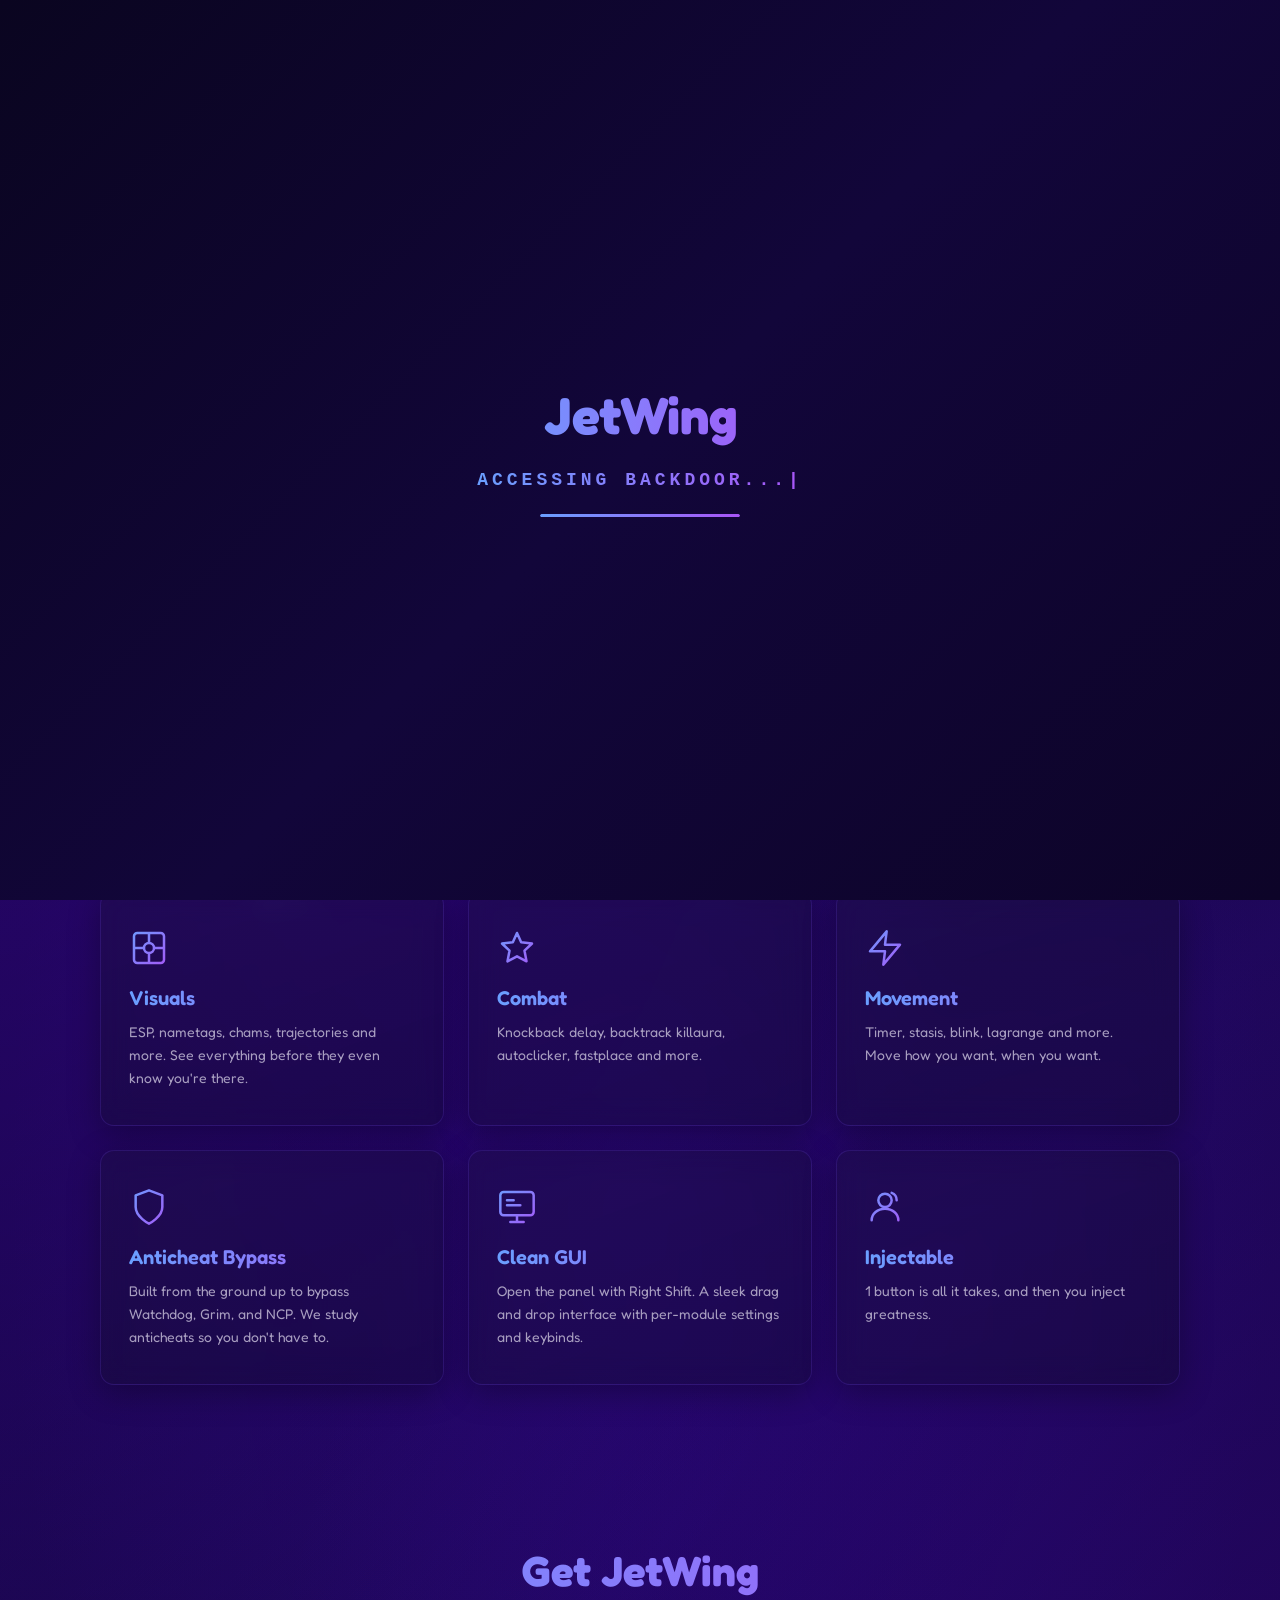
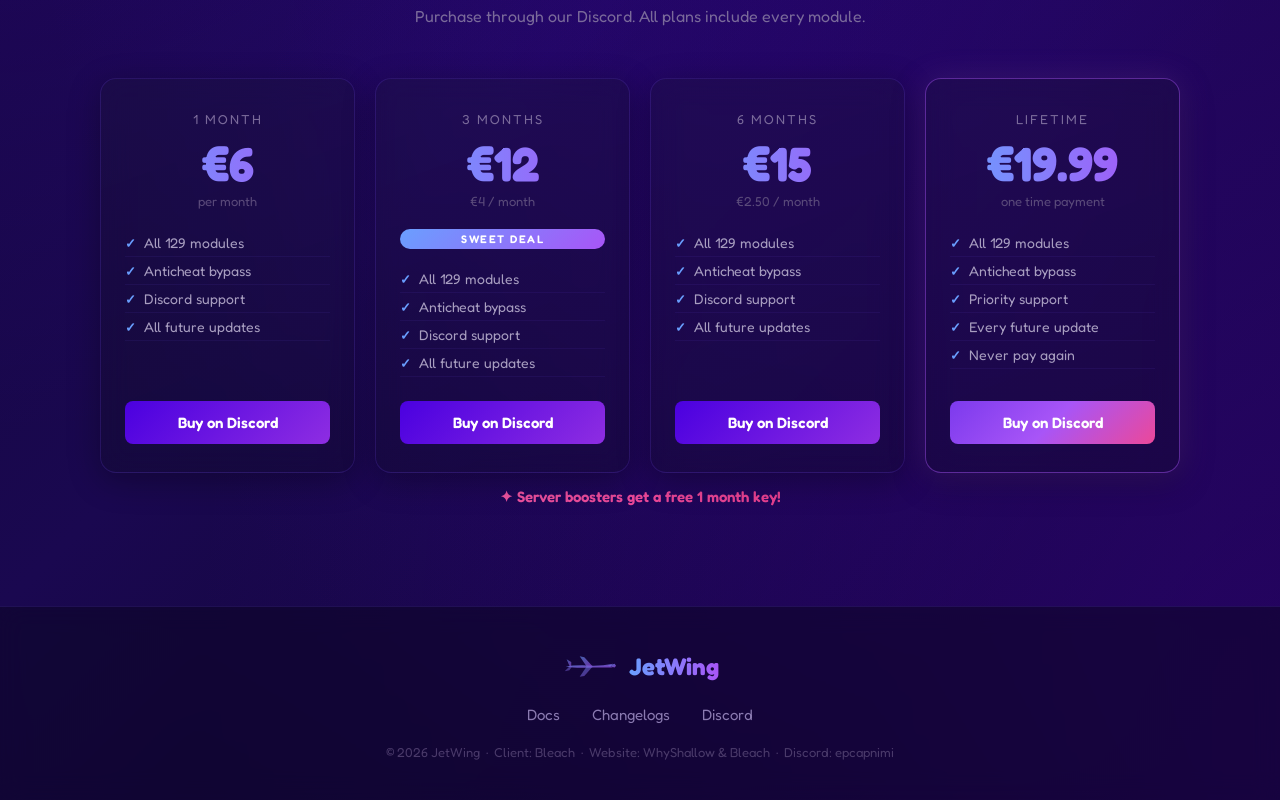
==== commit cb1fdf58: "Update index.html" ====
--- a/index.html
+++ b/index.html
@@ -243,11 +243,11 @@
         <li>Every future update</li>
         <li>Never pay again</li>
       </ul>
-      <a href="https://discord.gg/JbGbVn3HMT" target="_blank" class="pricing-btn pricing-btn-lifetime">Buy on Discord</a>
-      <p class="booster-note">✦ Server boosters get a free 1 month key!</p>
-    </div>
-
-  </div>
+     <a href="https://discord.gg/JbGbVn3HMT" target="_blank" class="pricing-btn pricing-btn-lifetime">Buy on Discord</a>
+    </div>
+
+  </div>
+  <p class="booster-note">✦ Server boosters get a free 1 month key!</p>
 </section>
 
 <!-- FOOTER -->
--- a/style.css
+++ b/style.css
@@ -659,7 +659,16 @@
   display: grid;
   grid-template-columns: repeat(4, 1fr);
   gap: 20px;
-  align-items: start;
+  align-items: stretch;
+}
+
+.pricing-card {
+  display: flex;
+  flex-direction: column;
+}
+
+.pricing-btn {
+  margin-top: auto;
 }
 
 .pricing-card {
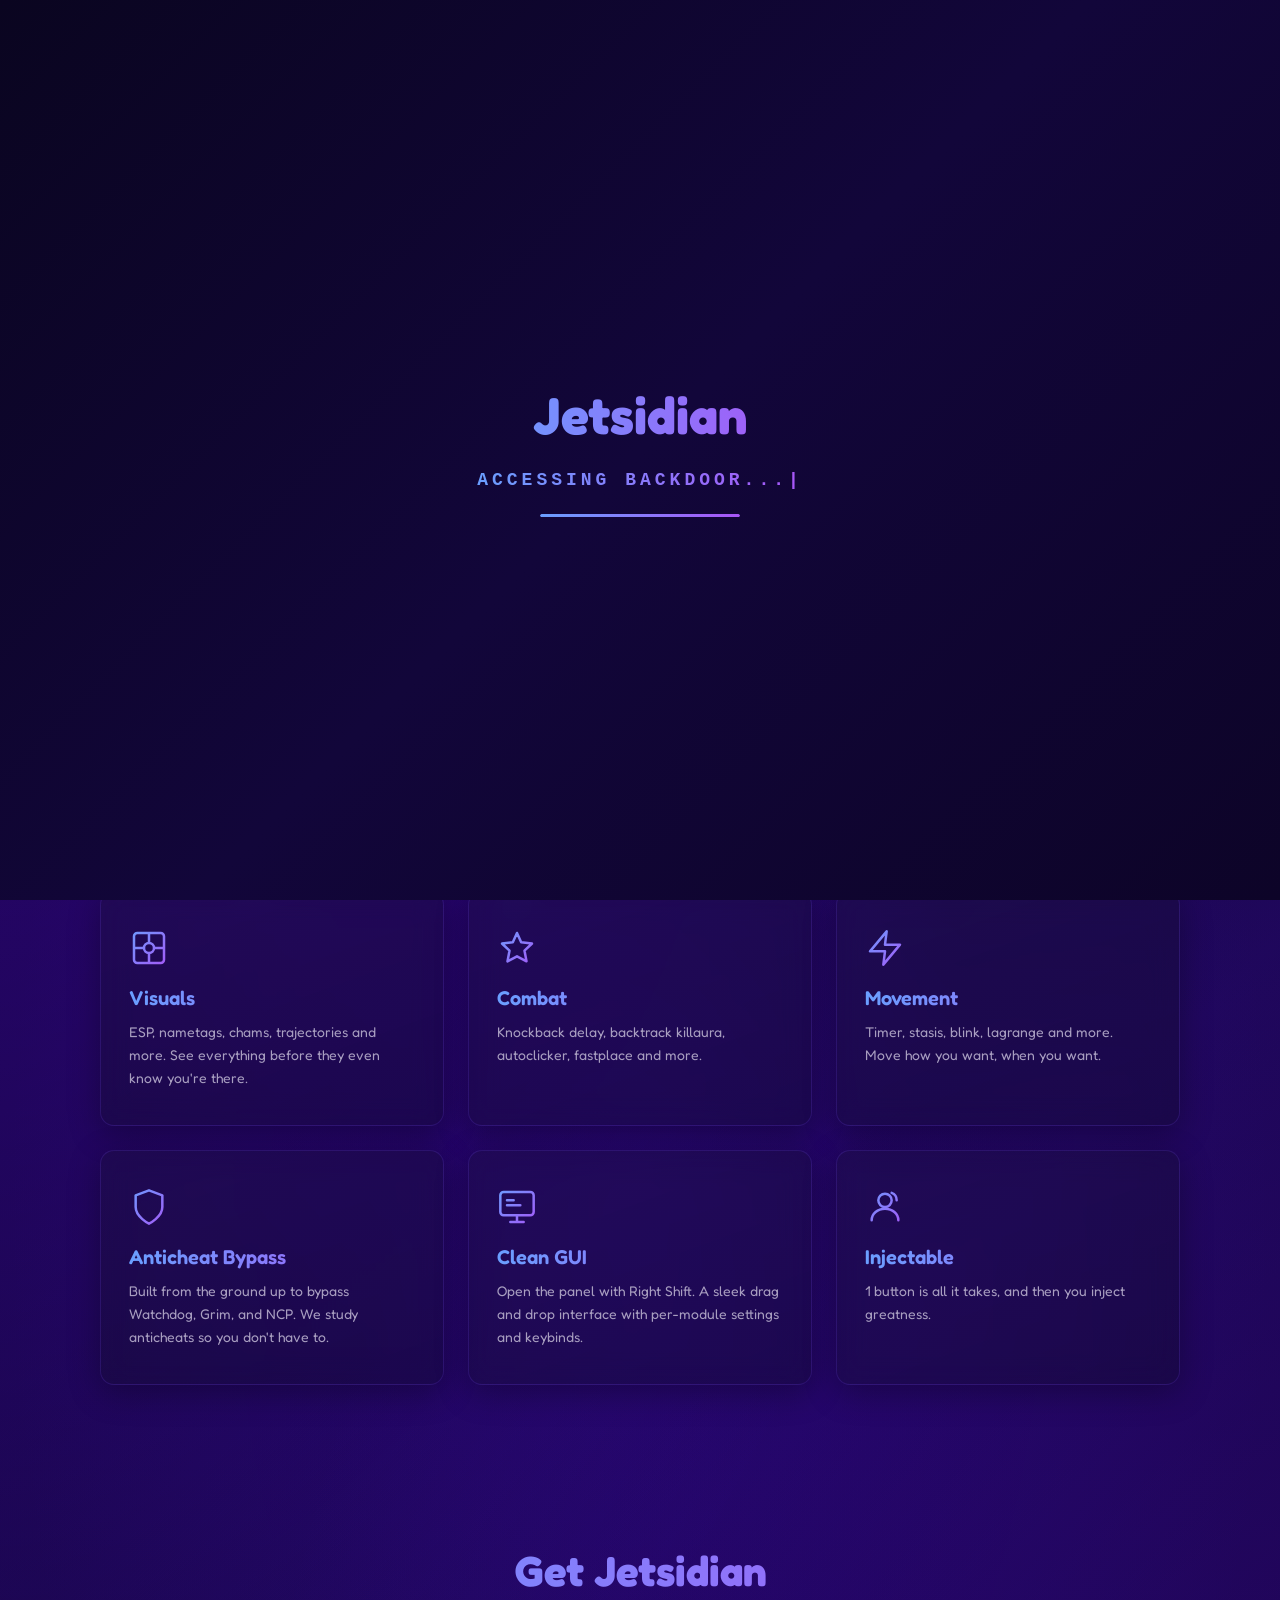
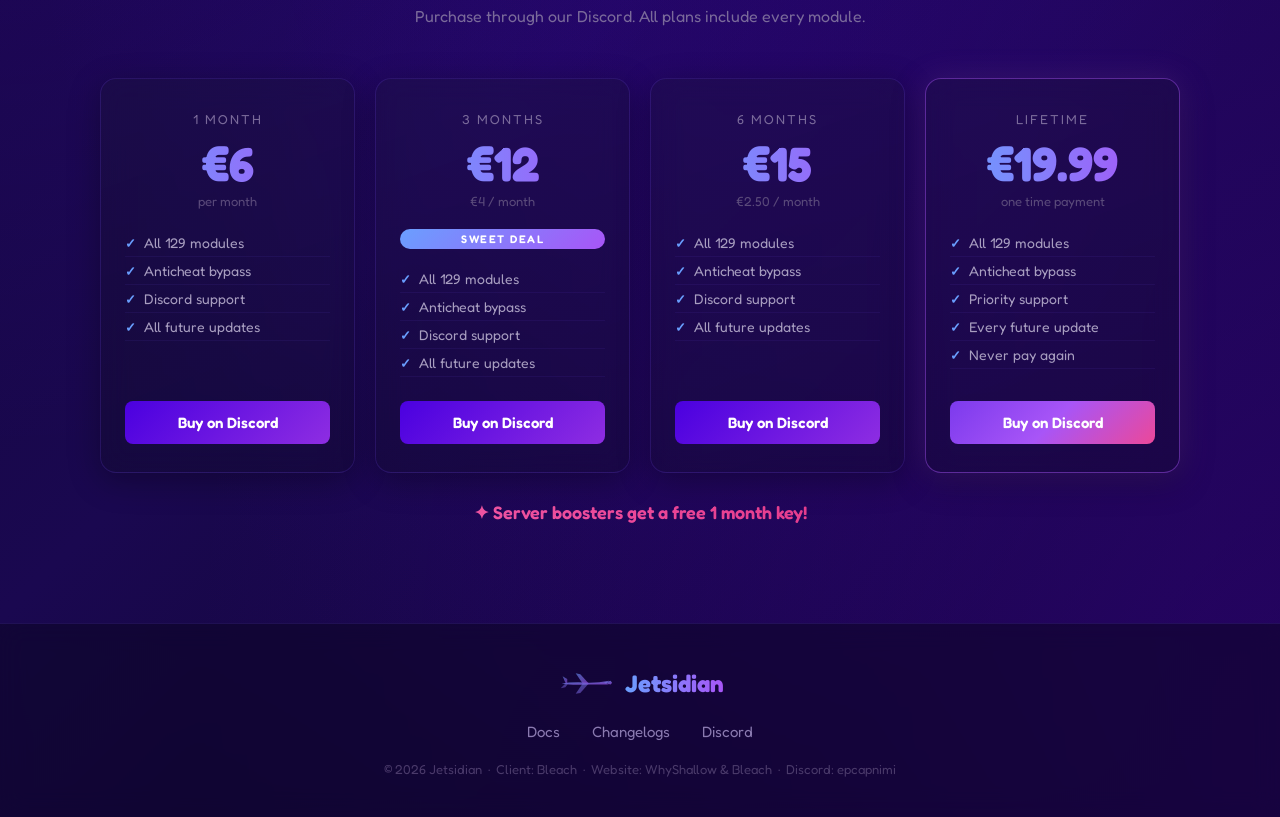
==== commit dd344c07: "rename to Jetsidian" ====
--- a/index.html
+++ b/index.html
@@ -3,14 +3,14 @@
 <head>
   <meta charset="UTF-8">
   <meta name="viewport" content="width=device-width, initial-scale=1.0">
-  <title>JetWing</title>
+  <title>Jetsidian</title>
   <link rel="stylesheet" href="style.css">
 </head>
 <body>
 
 <div id="loader">
   <div class="loader-content">
-    <div class="loader-title">JetWing</div>
+    <div class="loader-title">Jetsidian</div>
     <div class="loader-sub"><span id="backdoorText"></span><span class="loader-cursor">|</span></div>
     <div class="loader-bar"><div class="loader-fill"></div></div>
   </div>
@@ -85,11 +85,11 @@
           <ellipse cx="88" cy="39" rx="9" ry="4" fill="rgba(100,160,255,0.35)" stroke="url(#jetGrad)" stroke-width="0.8"/>
         </svg>
       </div>
-      <h1>JetWing Client</h1>
+      <h1>Jetsidian Client</h1>
       <p>
-        JetWing is a Minecraft client developed by Bleach and a team of talented developers.
+        Jetsidian is a Minecraft client developed by Bleach and a team of talented developers.
         It features powerful modules like ESP, FastPlace, and advanced anticheat bypass capabilities.
-        JetWing is injectable into Lunar Client and vanilla Minecraft, built by passionate teenagers
+        Jetsidian is injectable into Lunar Client and vanilla Minecraft, built by passionate teenagers
         who managed to bypass million dollar anticheats. Hypixel's anticheat? Not a problem.
         Join our Discord to purchase, or scroll down below.
       </p>
@@ -188,7 +188,7 @@
 
 <!-- PRICING -->
 <section class="pricing-section">
-  <h2 class="pricing-title reveal">Get JetWing</h2>
+  <h2 class="pricing-title reveal">Get Jetsidian</h2>
   <p class="pricing-sub reveal">Purchase through our Discord. All plans include every module.</p>
   <div class="pricing-grid">
 
@@ -243,7 +243,7 @@
         <li>Every future update</li>
         <li>Never pay again</li>
       </ul>
-     <a href="https://discord.gg/JbGbVn3HMT" target="_blank" class="pricing-btn pricing-btn-lifetime">Buy on Discord</a>
+      <a href="https://discord.gg/JbGbVn3HMT" target="_blank" class="pricing-btn pricing-btn-lifetime">Buy on Discord</a>
     </div>
 
   </div>
@@ -268,14 +268,14 @@
         <path d="M18 40 L12 26 L22 32 L22 42 Z" fill="url(#footerGrad)" opacity="0.65"/>
         <path d="M18 42 L8 52 L18 50 L24 42 Z" fill="url(#footerGrad)" opacity="0.5"/>
       </svg>
-      <span class="footer-brand">JetWing</span>
+      <span class="footer-brand">Jetsidian</span>
     </div>
     <div class="footer-links">
       <a href="docs.html">Docs</a>
       <a href="changelogs.html">Changelogs</a>
       <a href="https://discord.gg/JbGbVn3HMT" target="_blank">Discord</a>
     </div>
-    <p class="footer-copy">© 2026 JetWing &nbsp;·&nbsp; Client: Bleach &nbsp;·&nbsp; Website: WhyShallow &amp; Bleach &nbsp;·&nbsp; Discord: epcapnimi</p>
+    <p class="footer-copy">© 2026 Jetsidian &nbsp;·&nbsp; Client: Bleach &nbsp;·&nbsp; Website: WhyShallow &amp; Bleach &nbsp;·&nbsp; Discord: epcapnimi</p>
   </div>
 </footer>
 
@@ -289,12 +289,10 @@
 <script src="snow.js"></script>
 <script src="terminal.js"></script>
 <script>
-  // ── Hide loader ──
   setTimeout(function() {
     document.getElementById('loader').classList.add('hidden');
   }, 2500);
 
-  // ── Typewriter loader ──
   const bdText = "accessing backdoor...";
   const bdEl = document.getElementById("backdoorText");
   let bdI = 0;
@@ -308,14 +306,12 @@
   }
   typeBackdoor();
 
-  // ── Hamburger ──
   function toggleNav() {
     const nav = document.getElementById('navLinks');
     const ham = document.getElementById('hamburger');
     nav.classList.toggle('open');
     ham.classList.toggle('active');
   }
-  // Close nav when clicking outside
   document.addEventListener('click', function(e) {
     const nav = document.getElementById('navLinks');
     const ham = document.getElementById('hamburger');
@@ -325,7 +321,6 @@
     }
   });
 
-  // ── Scroll reveal ──
   const revealObserver = new IntersectionObserver(function(entries) {
     entries.forEach(function(entry) {
       if (entry.isIntersecting) {
@@ -338,7 +333,6 @@
     revealObserver.observe(el);
   });
 
-  // ── Flying jet ──
   const cardJet   = document.getElementById('cardJet');
   const flyingJet = document.getElementById('flyingJet');
   let flying = false;
--- a/style.css
+++ b/style.css
@@ -788,8 +788,8 @@
 }
 
 .booster-note {
-  margin-top: 14px;
-  font-size: 15px;
+  margin-top: 28px;
+  font-size: 18px;
   font-family: 'Fredoka', sans-serif;
   font-weight: 600;
   background: linear-gradient(90deg, #f472b6, #ec4899, #db2777);
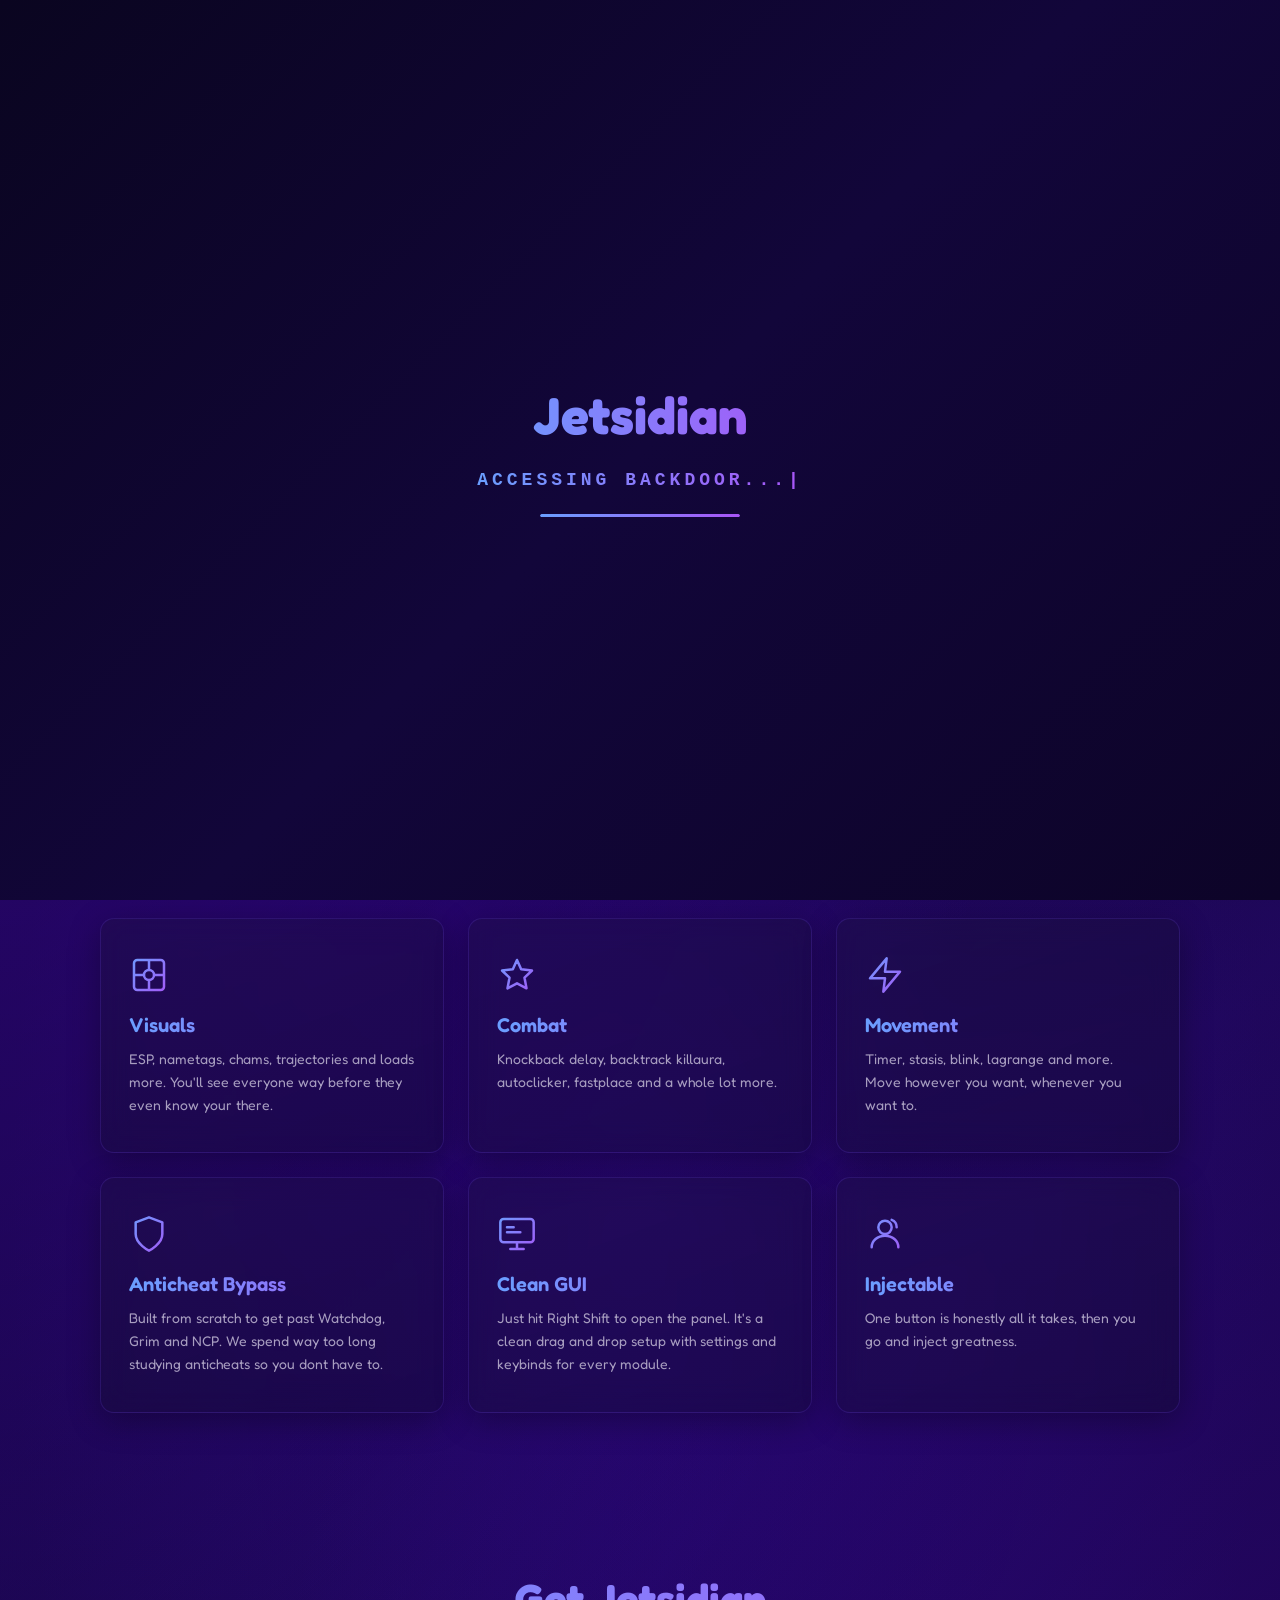
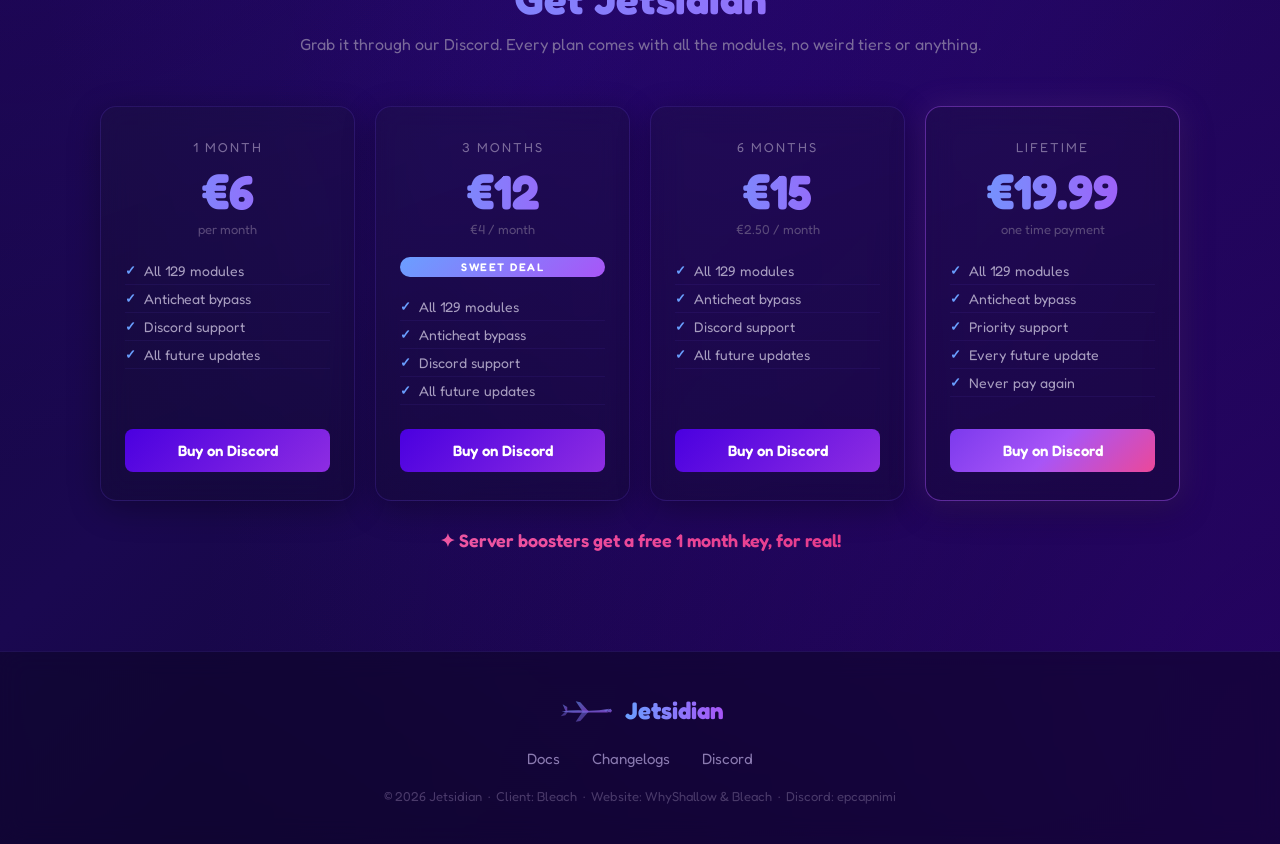
==== commit d35fa460: "copy: make site wording more human and casual" ====
--- a/index.html
+++ b/index.html
@@ -87,11 +87,11 @@
       </div>
       <h1>Jetsidian Client</h1>
       <p>
-        Jetsidian is a Minecraft client developed by Bleach and a team of talented developers.
-        It features powerful modules like ESP, FastPlace, and advanced anticheat bypass capabilities.
-        Jetsidian is injectable into Lunar Client and vanilla Minecraft, built by passionate teenagers
-        who managed to bypass million dollar anticheats. Hypixel's anticheat? Not a problem.
-        Join our Discord to purchase, or scroll down below.
+        Jetsidian is a Minecraft client made by Bleach and a couple of really talented devs.
+        It's packed with modules like ESP, FastPlace and proper anticheat bypasses that actually work.
+        You can inject it into Lunar Client and vanilla Minecraft, and it was all put together by a
+        few teenagers who somehow beat million dollar anticheats. Hypixel's anticheat? Yeah, thats
+        not really a problem for us. Come join our Discord to grab a key, or just scroll down a bit.
       </p>
       <p class="scroll">Scroll down to purchase ↓</p>
     </div>
@@ -112,7 +112,7 @@
 <!-- FEATURES -->
 <section class="features-section">
   <h2 class="features-title reveal">What's Inside</h2>
-  <p class="features-sub reveal">129 modules. Every category covered.</p>
+  <p class="features-sub reveal">129 modules, and every single category is covered.</p>
   <div class="features-grid">
     <div class="feature-card reveal">
       <div class="feature-icon">
@@ -127,7 +127,7 @@
         </svg>
       </div>
       <h3>Visuals</h3>
-      <p>ESP, nametags, chams, trajectories and more. See everything before they even know you're there.</p>
+      <p>ESP, nametags, chams, trajectories and loads more. You'll see everyone way before they even know your there.</p>
     </div>
     <div class="feature-card reveal">
       <div class="feature-icon">
@@ -137,7 +137,7 @@
         </svg>
       </div>
       <h3>Combat</h3>
-      <p>Knockback delay, backtrack killaura, autoclicker, fastplace and more.</p>
+      <p>Knockback delay, backtrack killaura, autoclicker, fastplace and a whole lot more.</p>
     </div>
     <div class="feature-card reveal">
       <div class="feature-icon">
@@ -147,7 +147,7 @@
         </svg>
       </div>
       <h3>Movement</h3>
-      <p>Timer, stasis, blink, lagrange and more. Move how you want, when you want.</p>
+      <p>Timer, stasis, blink, lagrange and more. Move however you want, whenever you want to.</p>
     </div>
     <div class="feature-card reveal">
       <div class="feature-icon">
@@ -157,7 +157,7 @@
         </svg>
       </div>
       <h3>Anticheat Bypass</h3>
-      <p>Built from the ground up to bypass Watchdog, Grim, and NCP. We study anticheats so you don't have to.</p>
+      <p>Built from scratch to get past Watchdog, Grim and NCP. We spend way too long studying anticheats so you dont have to.</p>
     </div>
     <div class="feature-card reveal">
       <div class="feature-icon">
@@ -169,7 +169,7 @@
         </svg>
       </div>
       <h3>Clean GUI</h3>
-      <p>Open the panel with Right Shift. A sleek drag and drop interface with per-module settings and keybinds.</p>
+      <p>Just hit Right Shift to open the panel. It's a clean drag and drop setup with settings and keybinds for every module.</p>
     </div>
     <div class="feature-card reveal">
       <div class="feature-icon">
@@ -181,7 +181,7 @@
         </svg>
       </div>
       <h3>Injectable</h3>
-      <p>1 button is all it takes, and then you inject greatness.</p>
+      <p>One button is honestly all it takes, then you go and inject greatness.</p>
     </div>
   </div>
 </section>
@@ -189,7 +189,7 @@
 <!-- PRICING -->
 <section class="pricing-section">
   <h2 class="pricing-title reveal">Get Jetsidian</h2>
-  <p class="pricing-sub reveal">Purchase through our Discord. All plans include every module.</p>
+  <p class="pricing-sub reveal">Grab it through our Discord. Every plan comes with all the modules, no weird tiers or anything.</p>
   <div class="pricing-grid">
 
     <div class="pricing-card reveal">
@@ -247,7 +247,7 @@
     </div>
 
   </div>
-  <p class="booster-note">✦ Server boosters get a free 1 month key!</p>
+  <p class="booster-note">✦ Server boosters get a free 1 month key, for real!</p>
 </section>
 
 <!-- FOOTER -->
--- a/style.css
+++ b/style.css
@@ -834,3 +834,21 @@
   .pricing-section { padding: 48px 16px 60px; }
   .pricing-title { font-size: 30px; }
 }
+
+::-webkit-scrollbar {
+  width: 3px;
+  height: 3px;
+}
+::-webkit-scrollbar-track {
+  background: rgba(10, 5, 32, 0.5);
+}
+::-webkit-scrollbar-thumb {
+  background: linear-gradient(180deg, #6a9fff, #a855f7);
+  border-radius: 10px;
+}
+::-webkit-scrollbar-thumb:hover {
+  background: linear-gradient(180deg, #a855f7, #7c3aed);
+}
+::-webkit-scrollbar-corner {
+  background: rgba(10, 5, 32, 0.5);
+}
